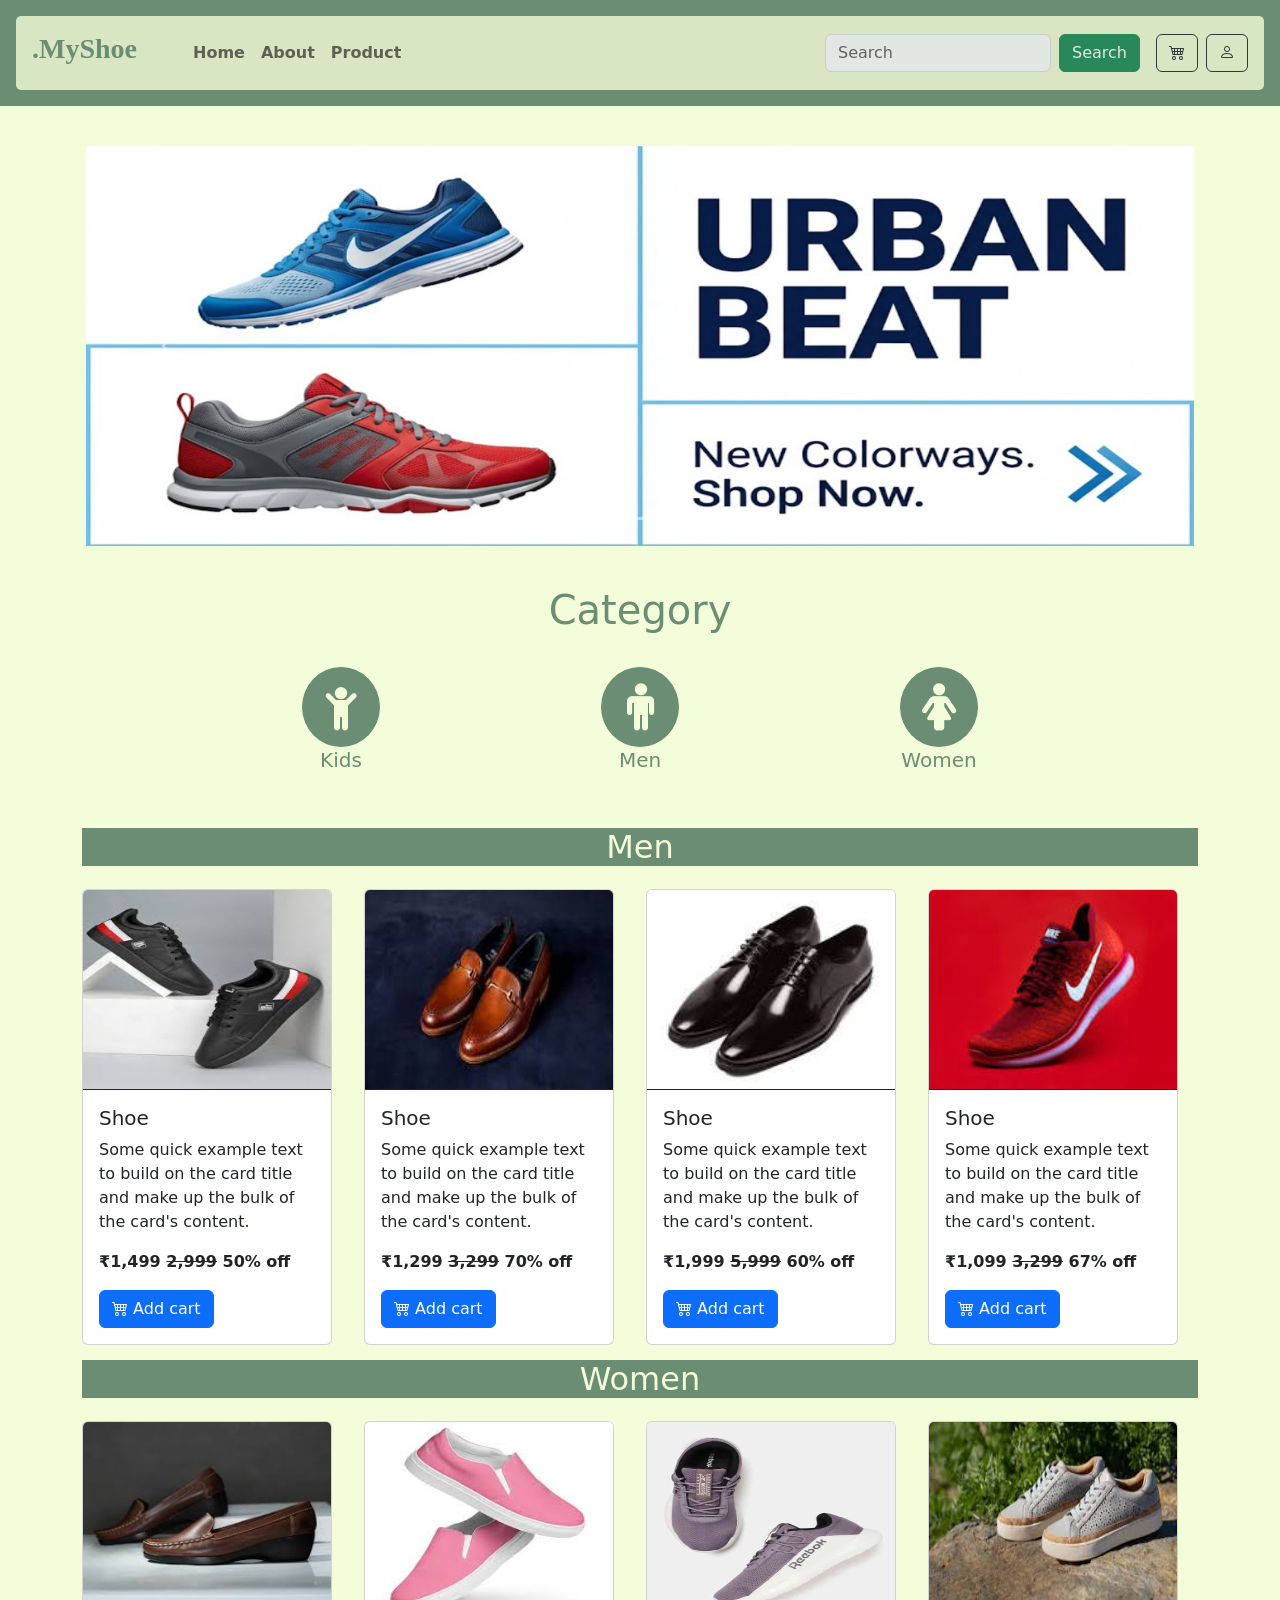
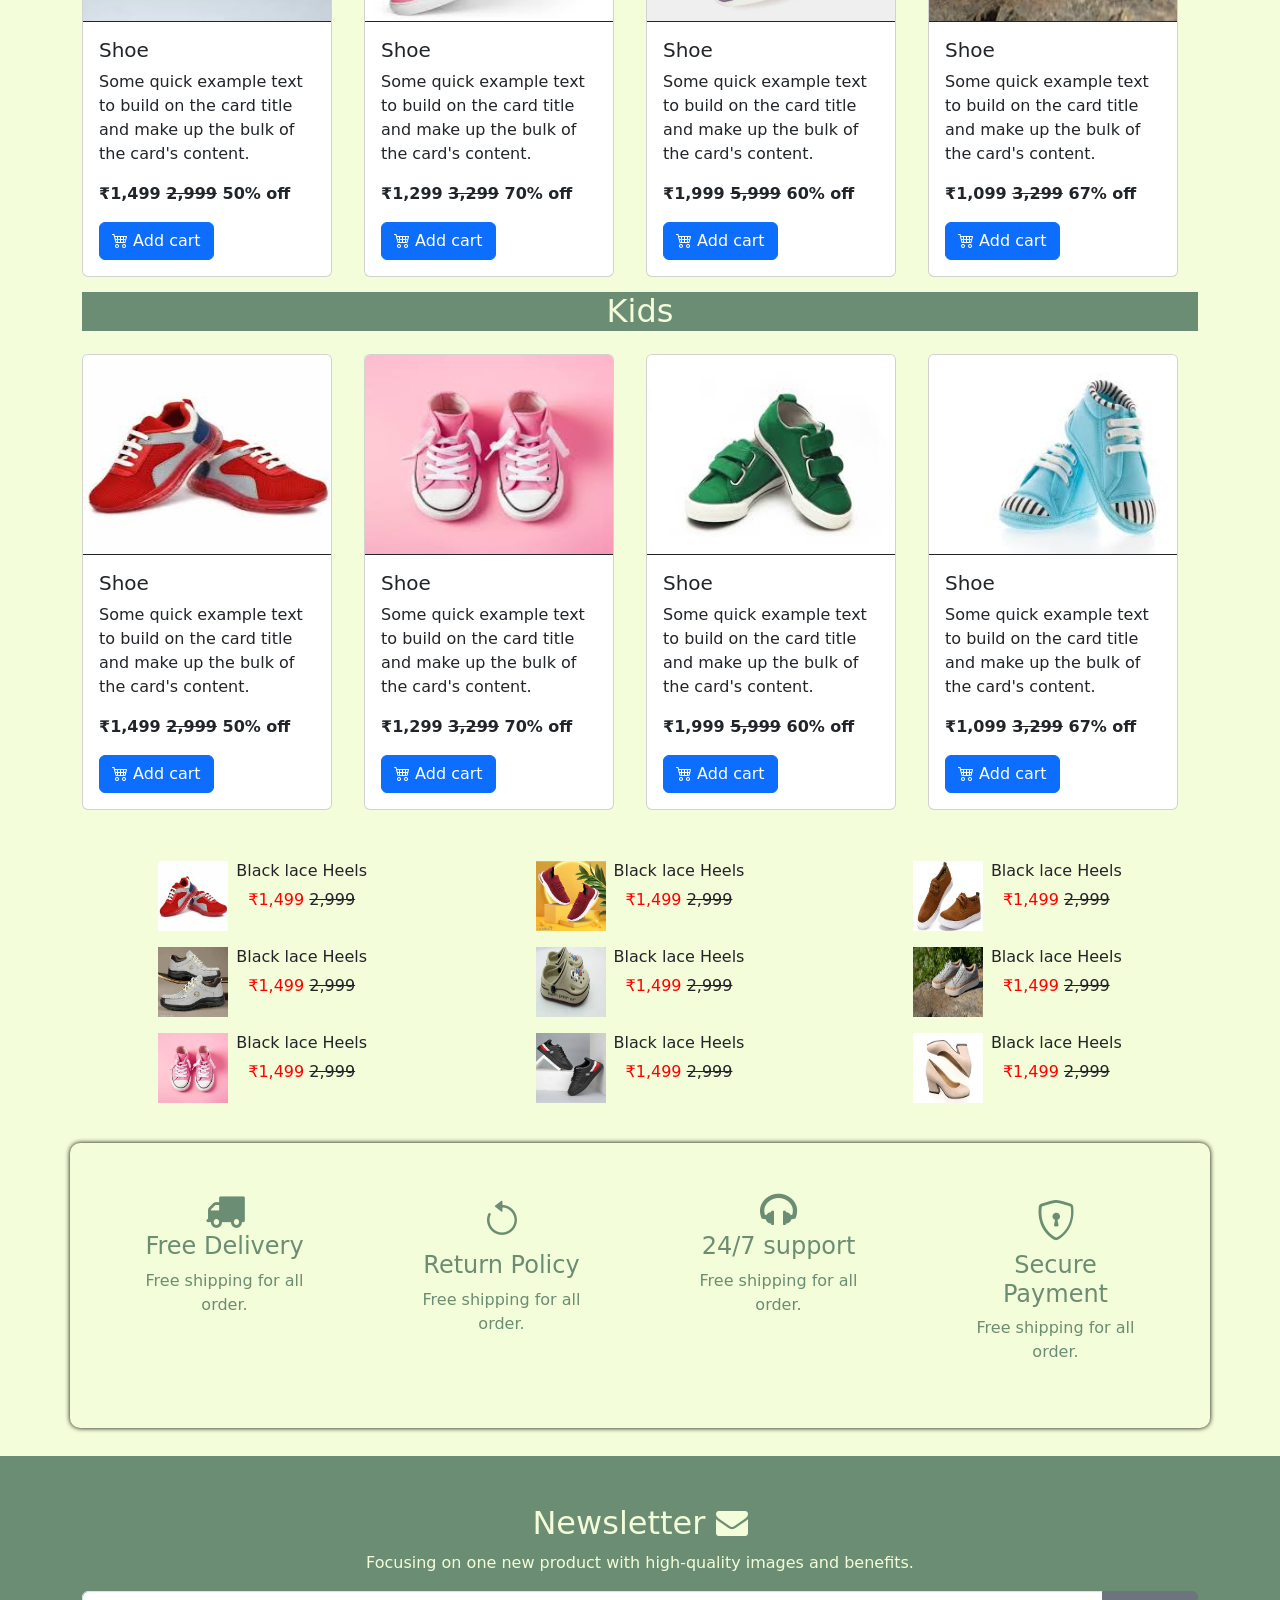
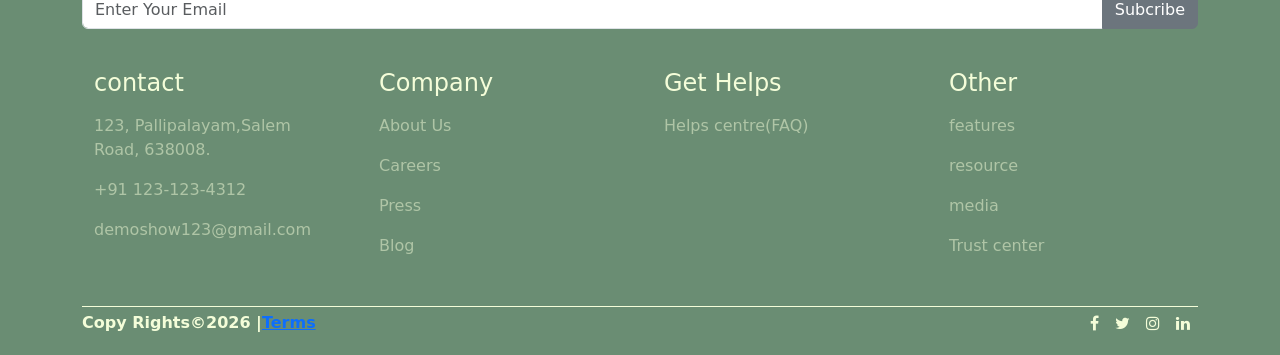
==== HTML/index.html @ 7267b427 "initial push" ====
<!doctype html>
<html lang="en">
  <head>
    <meta charset="UTF-8" />
    <meta name="viewport" content="width=device-width, initial-scale=1.0" />
    <title>E-commerce</title>
    <link rel="stylesheet" href="../CSS/style.css" />
    <link
      href="https://cdn.jsdelivr.net/npm/bootstrap@5.0.2/dist/css/bootstrap.min.css"
      rel="stylesheet"
      integrity="sha384-EVSTQN3/azprG1Anm3QDgpJLIm9Nao0Yz1ztcQTwFspd3yD65VohhpuuCOmLASjC"
      crossorigin="anonymous"
    />
    <link
      href="https://cdn.jsdelivr.net/npm/bootstrap-icons@1.11.3/font/bootstrap-icons.css"
      rel="stylesheet"
    />
    <script
      src="https://cdn.jsdelivr.net/npm/bootstrap@5.0.2/dist/js/bootstrap.bundle.min.js"
      integrity="sha384-MrcW6ZMFYlzcLA8Nl+NtUVF0sA7MsXsP1UyJoMp4YLEuNSfAP+JcXn/tWtIaxVXM"
      crossorigin="anonymous"
    ></script>
    <link
      rel="stylesheet"
      href="https://cdnjs.cloudflare.com/ajax/libs/font-awesome/4.7.0/css/font-awesome.min.css"
    />
  </head>
  <body>
    <header class="container-fluid p-3 ">
      <nav class="navbar navbar-expand-lg navbar-light  p-3">
        <!-- Brand -->
        <h1 class="brand fw-bold">.MyShoe</h1>

        <button
          class="navbar-toggler"
          type="button"
          data-bs-toggle="collapse"
          data-bs-target="#navbarContent"
        >
          <span class="navbar-toggler-icon"></span>
        </button>

        <!-- Menu -->
        <div class="collapse navbar-collapse" id="navbarContent">
          <ul class="navbar-nav">
            <li class="nav-item">
              <a class="nav-link fw-bold" href="#">Home</a>
            </li>
            <li class="nav-item fw-bold">
              <a class="nav-link" href="#about">About</a>
            </li>
            
            <li class="nav-item fw-bold">
              <a class="nav-link" href="#products">Product</a>
            </li>
          </ul>

          <div class="d-flex align-items-center ms-auto">
            <!-- Search -->
            <form class="d-flex me-3">
              <input
                class="form-control me-2"
                type="search"
                placeholder="Search"
              />
              <button class="btn btn-success">Search</button>
            </form>

            <!-- Cart -->
            <a href="#" class="btn btn-outline-dark me-2">
              <i class="bi bi-cart4"></i>
            </a>

            <!-- Login -->
            <a href="#" class="btn btn-outline-dark ">
              <i class="bi bi-person"></i>
            </a>
          </div>
        </div>
      </nav>
    </header>
    <main class="py-4">
      <!-- Slide-image  -->
      <section class="container p-3 slide-image  ">
        <!-- Slide  -->
        <div
          id="carouselExampleIndicators"
          class="carousel slide"
          data-bs-ride="carousel"
        >
          <div class="carousel-indicators">
            <button
              type="button"
              data-bs-target="#carouselExampleIndicators"
              data-bs-slide-to="0"
              class="active"
              aria-current="true"
              aria-label="Slide 1"
            ></button>
            <button
              type="button"
              data-bs-target="#carouselExampleIndicators"
              data-bs-slide-to="1"
              aria-label="Slide 2"
            ></button>
            <button
              type="button"
              data-bs-target="#carouselExampleIndicators"
              data-bs-slide-to="2"
              aria-label="Slide 3"
            ></button>
          </div>
          <div class="carousel-inner">
            <div class="carousel-item active">
              <img src="../Image/slide1.jpg" class="d-block w-100" alt="..." />
            </div>
            <div class="carousel-item">
              <img src="../Image/slide2.jpg" class="d-block w-100" alt="..." />
            </div>
            <div class="carousel-item">
              <img src="../Image/slide3.jpg" class="d-block w-100" alt="..." />
            </div>
          </div>
          <button
            class="carousel-control-prev "
            type="button"
            data-bs-target="#carouselExampleIndicators"
            data-bs-slide="prev"
          >
            <span class="carousel-control-prev-icon" aria-hidden="true"></span>
            <span class="visually-hidden">Previous</span>
          </button>
          <button
            class="carousel-control-next"
            type="button"
            data-bs-target="#carouselExampleIndicators"
            data-bs-slide="next"
          >
            <span class="carousel-control-next-icon" aria-hidden="true"></span>
            <span class="visually-hidden">Next</span>
          </button>
        </div>
      </section>
      <!-- Category  -->
      <section class="category container mb-5">
        <h1 class="text-center p-4">Category</h1>
        <div class="d-flex justify-content-evenly align-items-center text-center">
          <div class="category-circle">
            <a href="#kids"><i class="fa fa-child" style="font-size:48px;"></i></a>
            <h5>Kids</h5>
          </div>          
          <div class="category-circle">
            <a href="#men"><i class="fa fa-male" style="font-size:48px;"></i></a>
            <h5>Men</h5>
          </div>
          <div class="category-circle">
            <a href="#women"><i class="fa fa-female" style="font-size:48px;"></i></a>
            <h5>Women</h5>
          </div>
        </div>
      </section>
      <section>
        <!-- Men  -->
        <div class="container" id="men">
          <h2 class="text-center title">Men</h2>
          <div class="scroll-container">
            <div class="card" style="width: 18rem">
              <img
                src="../Image/men-shoe-1.jpg"
                class="card-img-top"
                alt="men-shoe-1"
              />
              <div class="card-body">
                <h5 class="card-title">Shoe</h5>
                <p class="card-text">
                  Some quick example text to build on the card title and make up
                  the bulk of the card's content.
                </p>
                <span class="fw-bold"
                  >&#8377;1,499 <del class="text-dark">2,999</del> 50% off</span
                >
                <a href="#" class="btn btn-primary mt-3 text">
                  <i class="bi bi-cart4"></i> Add cart</a
                >
              </div>
            </div>
            <div class="card" style="width: 18rem">
              <img
                src="../Image/men-shoe-2.jpg"
                class="card-img-top"
                alt="men-shoe-1"
              />
              <div class="card-body">
                <h5 class="card-title">Shoe</h5>
                <p class="card-text">
                  Some quick example text to build on the card title and make up
                  the bulk of the card's content.
                </p>
                <span class="fw-bold"
                  >&#8377;1,299 <del class="text-dark">3,299</del> 70% off</span
                >
                <a href="#" class="btn btn-primary mt-3 text">
                  <i class="bi bi-cart4"></i> Add cart</a
                >
              </div>
            </div>
            <div class="card" style="width: 18rem">
              <img
                src="../Image/men-shoe-3.jpg"
                class="card-img-top"
                alt="men-shoe-1"
                height=""
              />
              <div class="card-body">
                <h5 class="card-title">Shoe</h5>
                <p class="card-text">
                  Some quick example text to build on the card title and make up
                  the bulk of the card's content.
                </p>
                <span class="fw-bold"
                  >&#8377;1,999 <del class="text-dark">5,999</del> 60% off</span
                >
                <a href="#" class="btn btn-primary mt-3 text">
                  <i class="bi bi-cart4"></i> Add cart</a
                >
              </div>
            </div>
            <div class="card" style="width: 18rem">
              <img
                src="../Image/men-shoe-4.jpg"
                class="card-img-top"
                alt="men-shoe-1"
              />
              <div class="card-body">
                <h5 class="card-title">Shoe</h5>
                <p class="card-text">
                  Some quick example text to build on the card title and make up
                  the bulk of the card's content.
                </p>
                <span class="fw-bold"
                  >&#8377;1,099 <del class="text-dark">3,299</del> 67% off</span
                >
                <a href="#" class="btn btn-primary mt-3 text">
                  <i class="bi bi-cart4"></i> Add cart</a
                >
              </div>
            </div>
            <div class="card" style="width: 18rem">
              <img
                src="../Image/men-shoe-5.jpg"
                class="card-img-top"
                alt="men-shoe-1"
              />
              <div class="card-body">
                <h5 class="card-title">Shoe</h5>
                <p class="card-text">
                  Some quick example text to build on the card title and make up
                  the bulk of the card's content.
                </p>
                <span class="fw-bold"
                  >&#8377;2,599 <del class="text-dark">3,299</del> 47% off</span
                >
                <a href="#" class="btn btn-primary mt-3 text">
                  <i class="bi bi-cart4"></i> Add cart</a
                >
              </div>
            </div>
            <div class="card" style="width: 18rem">
              <img
                src="../Image/men-shoe-6.jpg"
                class="card-img-top"
                alt="men-shoe-1"
              />
              <div class="card-body">
                <h5 class="card-title">Shoe</h5>
                <p class="card-text">
                  Some quick example text to build on the card title and make up
                  the bulk of the card's content.
                </p>
                <span class="fw-bold"
                  >&#8377;999 <del class="text-dark">2,299</del> 59% off</span
                >
                <a href="#" class="btn btn-primary mt-3 text">
                  <i class="bi bi-cart4"></i> Add cart</a
                >
              </div>
            </div>
            <div class="card" style="width: 18rem">
              <img
                src="../Image/men-shoe-7.jpg"
                class="card-img-top"
                alt="men-shoe-1"
              />
              <div class="card-body">
                <h5 class="card-title">Shoe</h5>
                <p class="card-text">
                  Some quick example text to build on the card title and make up
                  the bulk of the card's content.
                </p>
                <span class="fw-bold"
                  >&#8377;2,099 <del class="text-dark">3,299</del> 36% off</span
                >
                <a href="#" class="btn btn-primary mt-3 text">
                  <i class="bi bi-cart4"></i> Add cart</a
                >
              </div>
            </div>
            <div class="card" style="width: 18rem">
              <img
                src="../Image/men-shoe-8.jpg"
                class="card-img-top"
                alt="men-shoe-1"
              />
              <div class="card-body">
                <h5 class="card-title">Shoe</h5>
                <p class="card-text">
                  Some quick example text to build on the card title and make up
                  the bulk of the card's content.
                </p>
                <span class="fw-bold"
                  >&#8377;2,399 <del class="text-dark">3,299</del> 43% off</span
                >
                <a href="#" class="btn btn-primary mt-3 text">
                  <i class="bi bi-cart4"></i> Add cart</a
                >
              </div>
            </div>
          </div>
        </div>
        <!-- Women  -->
        <div class="container" id="women">
          <h2 class="text-center title">Women</h2>
          <div class="scroll-container">
            <div class="card" style="width: 18rem">
              <img
                src="../Image/women-shoe-1.jpg"
                class="card-img-top"
                alt="men-shoe-1"
              />
              <div class="card-body">
                <h5 class="card-title">Shoe</h5>
                <p class="card-text">
                  Some quick example text to build on the card title and make up
                  the bulk of the card's content.
                </p>
                <span class="fw-bold"
                  >&#8377;1,499 <del class="text-dark">2,999</del> 50% off</span
                >
                <a href="#" class="btn btn-primary mt-3 text">
                  <i class="bi bi-cart4"></i> Add cart</a
                >
              </div>
            </div>
            <div class="card" style="width: 18rem">
              <img
                src="../Image/women-shoe-2.jpg"
                class="card-img-top"
                alt="men-shoe-1"
              />
              <div class="card-body">
                <h5 class="card-title">Shoe</h5>
                <p class="card-text">
                  Some quick example text to build on the card title and make up
                  the bulk of the card's content.
                </p>
                <span class="fw-bold"
                  >&#8377;1,299 <del class="text-dark">3,299</del> 70% off</span
                >
                <a href="#" class="btn btn-primary mt-3 text">
                  <i class="bi bi-cart4"></i> Add cart</a
                >
              </div>
            </div>
            <div class="card" style="width: 18rem">
              <img
                src="../Image/women-shoe-3.jpg"
                class="card-img-top"
                alt="men-shoe-1"
                height=""
              />
              <div class="card-body">
                <h5 class="card-title">Shoe</h5>
                <p class="card-text">
                  Some quick example text to build on the card title and make up
                  the bulk of the card's content.
                </p>
                <span class="fw-bold"
                  >&#8377;1,999 <del class="text-dark">5,999</del> 60% off</span
                >
                <a href="#" class="btn btn-primary mt-3 text">
                  <i class="bi bi-cart4"></i> Add cart</a
                >
              </div>
            </div>
            <div class="card" style="width: 18rem">
              <img
                src="../Image/women-shoe-4.jpg"
                class="card-img-top"
                alt="men-shoe-1"
              />
              <div class="card-body">
                <h5 class="card-title">Shoe</h5>
                <p class="card-text">
                  Some quick example text to build on the card title and make up
                  the bulk of the card's content.
                </p>
                <span class="fw-bold"
                  >&#8377;1,099 <del class="text-dark">3,299</del> 67% off</span
                >
                <a href="#" class="btn btn-primary mt-3 text">
                  <i class="bi bi-cart4"></i> Add cart</a
                >
              </div>
            </div>
            <div class="card" style="width: 18rem">
              <img
                src="../Image/women-shoe-5.jpg"
                class="card-img-top"
                alt="men-shoe-1"
              />
              <div class="card-body">
                <h5 class="card-title">Shoe</h5>
                <p class="card-text">
                  Some quick example text to build on the card title and make up
                  the bulk of the card's content.
                </p>
                <span class="fw-bold"
                  >&#8377;2,599 <del class="text-dark">3,299</del> 47% off</span
                >
                <a href="#" class="btn btn-primary mt-3 text">
                  <i class="bi bi-cart4"></i> Add cart</a
                >
              </div>
            </div>
            <div class="card" style="width: 18rem">
              <img
                src="../Image/women-shoe-6.jpg"
                class="card-img-top"
                alt="men-shoe-1"
              />
              <div class="card-body">
                <h5 class="card-title">Shoe</h5>
                <p class="card-text">
                  Some quick example text to build on the card title and make up
                  the bulk of the card's content.
                </p>
                <span class="fw-bold"
                  >&#8377;999 <del class="text-dark">2,299</del> 59% off</span
                >
                <a href="#" class="btn btn-primary mt-3 text">
                  <i class="bi bi-cart4"></i> Add cart</a
                >
              </div>
            </div>
            <div class="card" style="width: 18rem">
              <img
                src="../Image/women-shoe-7.jpg"
                class="card-img-top"
                alt="men-shoe-1"
              />
              <div class="card-body">
                <h5 class="card-title">Shoe</h5>
                <p class="card-text">
                  Some quick example text to build on the card title and make up
                  the bulk of the card's content.
                </p>
                <span class="fw-bold"
                  >&#8377;2,099 <del class="text-dark">3,299</del> 36% off</span
                >
                <a href="#" class="btn btn-primary mt-3 text">
                  <i class="bi bi-cart4"></i> Add cart</a
                >
              </div>
            </div>
            <div class="card" style="width: 18rem">
              <img
                src="../Image/women-shoe-8.jpg"
                class="card-img-top"
                alt="men-shoe-1"
              />
              <div class="card-body">
                <h5 class="card-title">Shoe</h5>
                <p class="card-text">
                  Some quick example text to build on the card title and make up
                  the bulk of the card's content.
                </p>
                <span class="fw-bold"
                  >&#8377;2,399 <del class="text-dark">3,299</del> 43% off</span
                >
                <a href="#" class="btn btn-primary mt-3 text">
                  <i class="bi bi-cart4"></i> Add cart</a
                >
              </div>
            </div>
          </div>
        </div>
        <!-- Kids  -->
        <div class="container " id="kids">
          <h2 class="text-center title">Kids</h2>
          <div class="scroll-container ">
            <div class="card" style="width: 18rem">
              <img
                src="../Image/kids-shoe-1.jpg"
                class="card-img-top"
                alt="men-shoe-1"
              />
              <div class="card-body">
                <h5 class="card-title">Shoe</h5>
                <p class="card-text">
                  Some quick example text to build on the card title and make up
                  the bulk of the card's content.
                </p>
                <span class="fw-bold"
                  >&#8377;1,499 <del class="text-dark">2,999</del> 50% off</span
                >
                <a href="#" class="btn btn-primary mt-3 text">
                  <i class="bi bi-cart4"></i> Add cart</a
                >
              </div>
            </div>
            <div class="card" style="width: 18rem">
              <img
                src="../Image/kids-shoe-2.jpg"
                class="card-img-top"
                alt="men-shoe-1"
              />
              <div class="card-body">
                <h5 class="card-title">Shoe</h5>
                <p class="card-text">
                  Some quick example text to build on the card title and make up
                  the bulk of the card's content.
                </p>
                <span class="fw-bold"
                  >&#8377;1,299 <del class="text-dark">3,299</del> 70% off</span
                >
                <a href="#" class="btn btn-primary mt-3 text">
                  <i class="bi bi-cart4"></i> Add cart</a
                >
              </div>
            </div>
            <div class="card" style="width: 18rem">
              <img
                src="../Image/kids-shoe-3.jpg"
                class="card-img-top"
                alt="men-shoe-1"
                height=""
              />
              <div class="card-body">
                <h5 class="card-title">Shoe</h5>
                <p class="card-text">
                  Some quick example text to build on the card title and make up
                  the bulk of the card's content.
                </p>
                <span class="fw-bold"
                  >&#8377;1,999 <del class="text-dark">5,999</del> 60% off</span
                >
                <a href="#" class="btn btn-primary mt-3 text">
                  <i class="bi bi-cart4"></i> Add cart</a
                >
              </div>
            </div>
            <div class="card" style="width: 18rem">
              <img
                src="../Image/kids-shoe-4.jpg"
                class="card-img-top"
                alt="men-shoe-1"
              />
              <div class="card-body">
                <h5 class="card-title">Shoe</h5>
                <p class="card-text">
                  Some quick example text to build on the card title and make up
                  the bulk of the card's content.
                </p>
                <span class="fw-bold"
                  >&#8377;1,099 <del class="text-dark">3,299</del> 67% off</span
                >
                <a href="#" class="btn btn-primary mt-3 text">
                  <i class="bi bi-cart4"></i> Add cart</a
                >
              </div>
            </div>
            <div class="card" style="width: 18rem">
              <img
                src="../Image/kids-shoe-5.jpg"
                class="card-img-top"
                alt="men-shoe-1"
              />
              <div class="card-body">
                <h5 class="card-title">Shoe</h5>
                <p class="card-text">
                  Some quick example text to build on the card title and make up
                  the bulk of the card's content.
                </p>
                <span class="fw-bold"
                  >&#8377;2,599 <del class="text-dark">3,299</del> 47% off</span
                >
                <a href="#" class="btn btn-primary mt-3 text">
                  <i class="bi bi-cart4"></i> Add cart</a
                >
              </div>
            </div>
            <div class="card" style="width: 18rem">
              <img
                src="../Image/kids-shoe-6.jpg"
                class="card-img-top"
                alt="men-shoe-1"
              />
              <div class="card-body">
                <h5 class="card-title">Shoe</h5>
                <p class="card-text">
                  Some quick example text to build on the card title and make up
                  the bulk of the card's content.
                </p>
                <span class="fw-bold"
                  >&#8377;999 <del class="text-dark">2,299</del> 59% off</span
                >
                <a href="#" class="btn btn-primary mt-3 text">
                  <i class="bi bi-cart4"></i> Add cart</a
                >
              </div>
            </div>
            <div class="card" style="width: 18rem">
              <img
                src="../Image/kids-shoe-7.jpg"
                class="card-img-top"
                alt="men-shoe-1"
              />
              <div class="card-body">
                <h5 class="card-title">Shoe</h5>
                <p class="card-text">
                  Some quick example text to build on the card title and make up
                  the bulk of the card's content.
                </p>
                <span class="fw-bold"
                  >&#8377;2,099 <del class="text-dark">3,299</del> 36% off</span
                >
                <a href="#" class="btn btn-primary mt-3 text">
                  <i class="bi bi-cart4"></i> Add cart</a
                >
              </div>
            </div>
            <div class="card" style="width: 18rem">
              <img
                src="../Image/kids-shoe-8.jpg"
                class="card-img-top"
                alt="men-shoe-1"
              />
              <div class="card-body">
                <h5 class="card-title">Shoe</h5>
                <p class="card-text">
                  Some quick example text to build on the card title and make up
                  the bulk of the card's content.
                </p>
                <span class="fw-bold"
                  >&#8377;2,399 <del class="text-dark">3,299</del> 43% off</span
                >
                <a href="#" class="btn btn-primary mt-3 text">
                  <i class="bi bi-cart4"></i> Add cart</a
                >
              </div>
            </div>
          </div>
        </div>
      </section>
      <section class="container " id="products">
        <div class=" row py-4" >
          <div class="text-center col-12">
            <div>
              <div class="row p-1 ">
                <div class="col-md-4 col-sm-6 col-12 d-flex my-2 text-dark justify-content-center">
                  <img src="../Image/kids-shoe-1.jpg" alt="" width="70px" height="70px">
                  <div class="ms-2 price">
                    <h6>Black lace Heels</h6>
                  <p><span>&#8377;1,499 </span><del class="text-dark">2,999</del></p>
                  </div>
                </div>
                <div class="col-md-4 col-sm-6 col-12 d-flex my-2 text-dark justify-content-center">
                  <img src="../Image/women-shoe-5.jpg" alt="" width="70px" height="70px">
                  <div class="ms-2 price">
                    <h6>Black lace Heels</h6>
                  <p><span>&#8377;1,499 </span><del class="text-dark">2,999</del></p>
                  </div>
                </div>
                <div class="col-md-4 col-sm-6 col-12 d-flex my-2 text-dark justify-content-center">
                  <img src="../Image/men-shoe-6.jpg" alt="" width="70px" height="70px">
                  <div class="ms-2 price">
                    <h6>Black lace Heels</h6>
                  <p><span>&#8377;1,499 </span><del class="text-dark">2,999</del></p>
                  </div>
                </div>
                <div class="col-md-4 col-sm-6 col-12 d-flex my-2 text-dark justify-content-center">
                  <img src="../Image/men-shoe-7.jpg" alt="" width="70px" height="70px">
                  <div class="ms-2 price">
                    <h6>Black lace Heels</h6>
                  <p><span>&#8377;1,499 </span><del class="text-dark">2,999</del></p>
                  </div>
                </div>
                <div class="col-md-4 col-sm-6 col-12 d-flex my-2 text-dark justify-content-center">
                  <img src="../Image/kids-shoe-7.jpg" alt="" width="70px" height="70px">
                  <div class="ms-2 price">
                    <h6>Black lace Heels</h6>
                  <p><span>&#8377;1,499 </span><del class="text-dark">2,999</del></p>
                  </div>
                </div>
                <div class="col-md-4 col-sm-6 col-12 d-flex my-2 text-dark justify-content-center">
                  <img src="../Image/women-shoe-4.jpg" alt="" width="70px" height="70px">
                  <div class="ms-2 price">
                    <h6>Black lace Heels</h6>
                  <p><span>&#8377;1,499 </span><del class="text-dark">2,999</del></p>
                  </div>
                </div>
                <div class="col-md-4 col-sm-6 col-12 d-flex my-2 text-dark justify-content-center">
                  <img src="../Image/kids-shoe-2.jpg" alt="" width="70px" height="70px">
                  <div class="ms-2 price">
                    <h6>Black lace Heels</h6>
                  <p><span>&#8377;1,499 </span><del class="text-dark">2,999</del></p>
                  </div>
                </div>
                <div class="col-md-4 col-sm-6 col-12 d-flex my-2 text-dark justify-content-center">
                  <img src="../Image/men-shoe-1.jpg" alt="" width="70px" height="70px">
                  <div class="ms-2 price">
                    <h6>Black lace Heels</h6>
                  <p><span>&#8377;1,499 </span><del class="text-dark">2,999</del></p>
                  </div>
                </div>
                <div class="col-md-4 col-sm-6 col-12 d-flex my-2 text-dark justify-content-center">
                  <img src="../Image/women-shoe-8.jpg" alt="" width="70px" height="70px">
                  <div class="ms-2 price">
                    <h6>Black lace Heels</h6>
                  <p><span>&#8377;1,499 </span><del class="text-dark">2,999</del></p>
                  </div>
                </div>
              </div>
            </div>
        </div>
      </section>
      <section class=" container main-details " id="about">
        <div class=" row text-center m-1">
          <div class="p-5 col-lg-3 col-sm-6 col-12 p-4">
            <i class="fa fa-truck fs-1"></i>
            <h4>Free Delivery</h4>
            <p>Free shipping for all order.</p>
          </div>
          <div class="p-5 col-lg-3 col-sm-6 col-12 p-4">
            <i class="bi bi-arrow-counterclockwise fs-1"></i> 
            <h4>Return Policy</h4>
            <p>Free shipping for all order.</p>
          </div>
          <div class="p-5 col-lg-3 col-sm-6 col-12 p-4">
            <i class="fa fa-headphones fs-1"></i>
            <h4>24/7 support</h4>
            <p>Free shipping for all order.</p>
          </div>
          <div class="p-5 col-lg-3 col-sm-6 col-12 p-4 ">
            <i class="bi bi-shield-lock fs-1"></i>
            <h4>Secure Payment</h4>
            <p>Free shipping for all order.</p>
          </div>
        </div>
      </section>
    </main>

    <footer class="container-fluid pt-5">
      <div class="container">
        <div class="Newsletter text-center">
          <h2>Newsletter <i class="fa fa-envelope"></i></h2>
          <p>
            Focusing on one new product with high-quality images and benefits.
          </p>
          <div class="input-group mb-3">
            <input
              type="text"
              class="form-control"
              placeholder="Enter Your Email"
              aria-label="Recipient's username"
              aria-describedby="button-addon2"
              required
            />
            <button class="btn btn-secondary" type="submit" id="button-addon2">
              Subcribe
            </button>
          </div>
        </div>
        <div class="row details">
          <div class="col-lg-3 col-sm-6 col-12 p-4">
            <h4>contact</h4>
            <ul class="point">
              <li>123, Pallipalayam,Salem Road, 638008.</li>
              <li>+91 123-123-4312</li>
              <li>demoshow123@gmail.com</li>
            </ul>
          </div>
          <div class="col-lg-3 col-sm-6 col-12 p-4">
            <h4>Company</h4>
            <ul class="point">
              <li>About Us</li>
              <li>Careers</li>
              <li>Press</li>
              <li>Blog</li>
            </ul>
          </div>
          <div class="col-lg-3 col-sm-6 col-12 p-4">
            <h4>Get Helps</h4>
            <ul class="point">
              <li>Helps centre(FAQ)</li>
            </ul>
          </div>
          <div class="col-lg-3 col-sm-6 col-12 p-4">
            <h4>Other</h4>
            <ul class="point">
              <li>features</li>
              <li>resource</li>
              <li>media</li>
              <li>Trust center</li>
            </ul>
          </div>
        </div>
        <div class="footer-end d-flex flex-md-row flex-column">
          <p class="p2">Copy Rights&copy;2026 |<a href="#">Terms</a></p>
          <div>
            <ul class="social-icon">
              <li><i class="fa fa-facebook p-2"></i></li>
              <li><i class="fa fa-twitter p-2"></i></li>
              <li><i class="fa fa-instagram p-2"></i></li>
              <li><i class="fa fa-linkedin p-2"></i></li>
            </ul>
          </div>
        </div>
      </div>
    </footer>

    <script src="../JS/script.js"></script>
  </body>
</html>
---- CSS/style.css ----
:root{
    --primary:#6A8D73;
    --secondary:#F4FDD9;
}
*{
    margin: 0;
    padding: 0;
    box-sizing: border-box;
}
html{
    scroll-behavior: smooth;
}

/* HEADER  */

header,footer{
    background-color: var(--primary);
    color: var(--secondary);
}
header{
    position: sticky;
    top: 0;
    z-index: 1;
}
nav{
    background-color: var(--secondary);
    opacity: 80%;
    border-radius: 5px;
    z-index: 2;
}
nav h1{
    color:var(--primary);
    font-family: cursive;
    font-weight: bold;
    font-size: 1.75rem;
    padding-right: 3rem;
}
.navbar-nav .nav-link {
    font-weight: 600;
}

.navbar .form-select {
    border: none;
    box-shadow: none;
    /* padding: 0; */
    background: transparent;
    font-weight: 600;
}

.navbar .form-select:focus {
  box-shadow: none;
}

/* MAIN  */
main{
    color: var(--primary);
    background-color: var(--secondary);
}

.slide-image img{
    /* height: 45%; */
    max-height: 400px;
    min-height: 200px;
    

}
.category img{
    border-radius: 50%;
}
.category-circle i{
    text-align: center;

    min-width: 80px;
    min-height: 80px;
    
    border-radius: 50%;
    border: 1px solid;
    padding: 1rem;
    color: var(--secondary);
    background-color: var(--primary);
}
.category-circle a{
    text-decoration: none;
    color: var(--secondary);
}


.container .title {
    color: var(--secondary);
    background-color: var(--primary);
}
.scroll-container{
    display: flex;
    flex-wrap: nowrap;
    overflow-x: auto;
    overflow-y: hidden;
    gap: 2rem;
    padding: 15px;
    scroll-behavior: smooth;
    -webkit-overflow-scrolling: touch;
    scroll-snap-type: x mandatory;
    -ms-overflow-style: none;
    scrollbar-width: none;
}
.scroll-container::-webkit-scrollbar{
    display: none;
}
.card{
    flex: 0 0 auto;
    width: 85%;
    max-width: 250px;
    scroll-snap-align: start;
    transition: transform 3s ease;
}
.card:hover{
    transform:scaleX(1.05) ;
}

.card img{
    height: 200px;
    border-bottom: 1px solid;
}
@media (min-witdh:768px) {
    .card{
        width: 45%;
    }
}@media (min-witdh:992px) {
    .card{
        width: 300px;
        height: auto;
    }
}
.price{
    cursor:default;
}
.price h6:hover{
    color: var(--primary);
}
.price span{
    color: red;
}
.main-details{
    /* border: 1px solid; */
    border-radius: 10px;
    box-shadow: 0 0 5px black;

}
/* FOOTER  */
.point{
    color: var(--secondary);
    display: flex;
    flex-direction: column;
    list-style-type: none;
    cursor: pointer;
    padding: 0;
    opacity: 50%;
}
.point li{
    padding: .5rem 0;
}
.point li:hover{
    opacity: 100%;
}
.footer-end{
    font-weight: bold;
    border-top: 1px solid;
    display: flex;
    flex-direction: row;
    justify-content: space-between;
    align-items: center;
}
.social-icon{
    display: flex;
    justify-content: space-around;
    list-style-type: none;
}
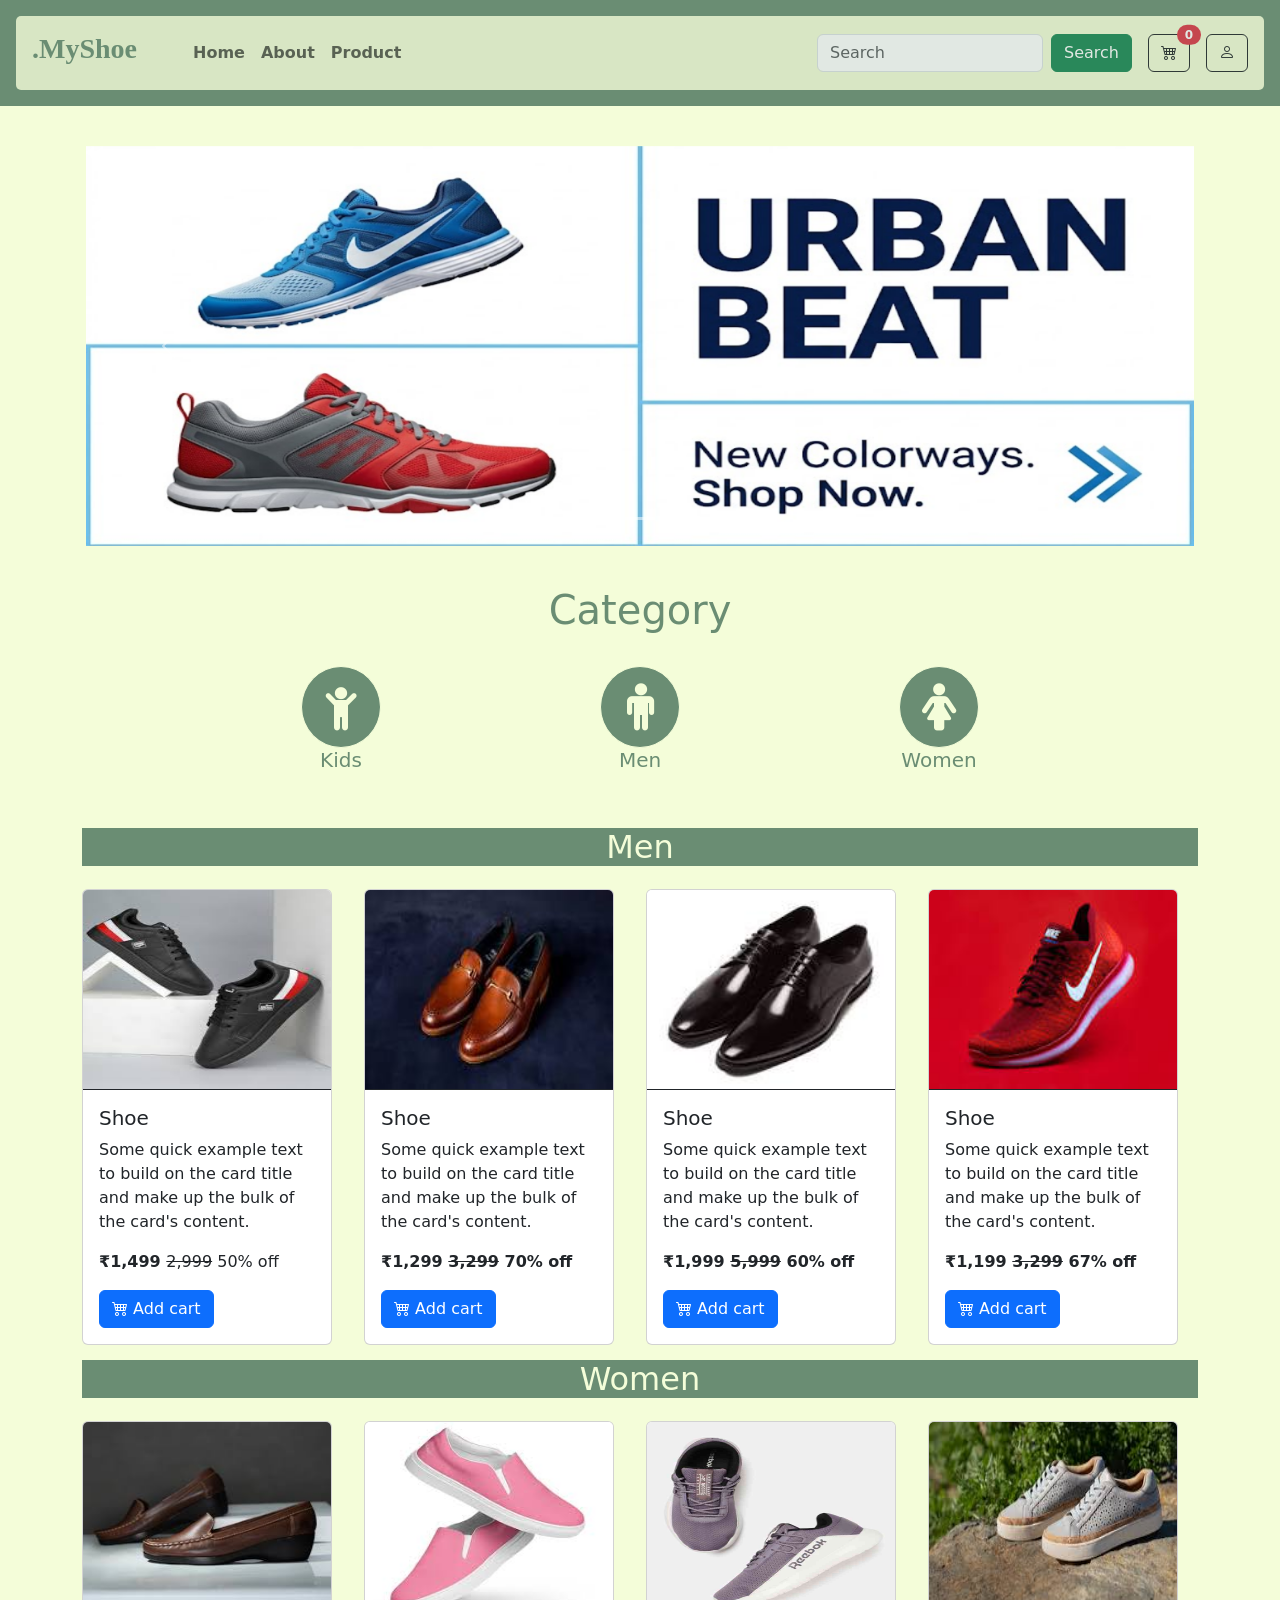
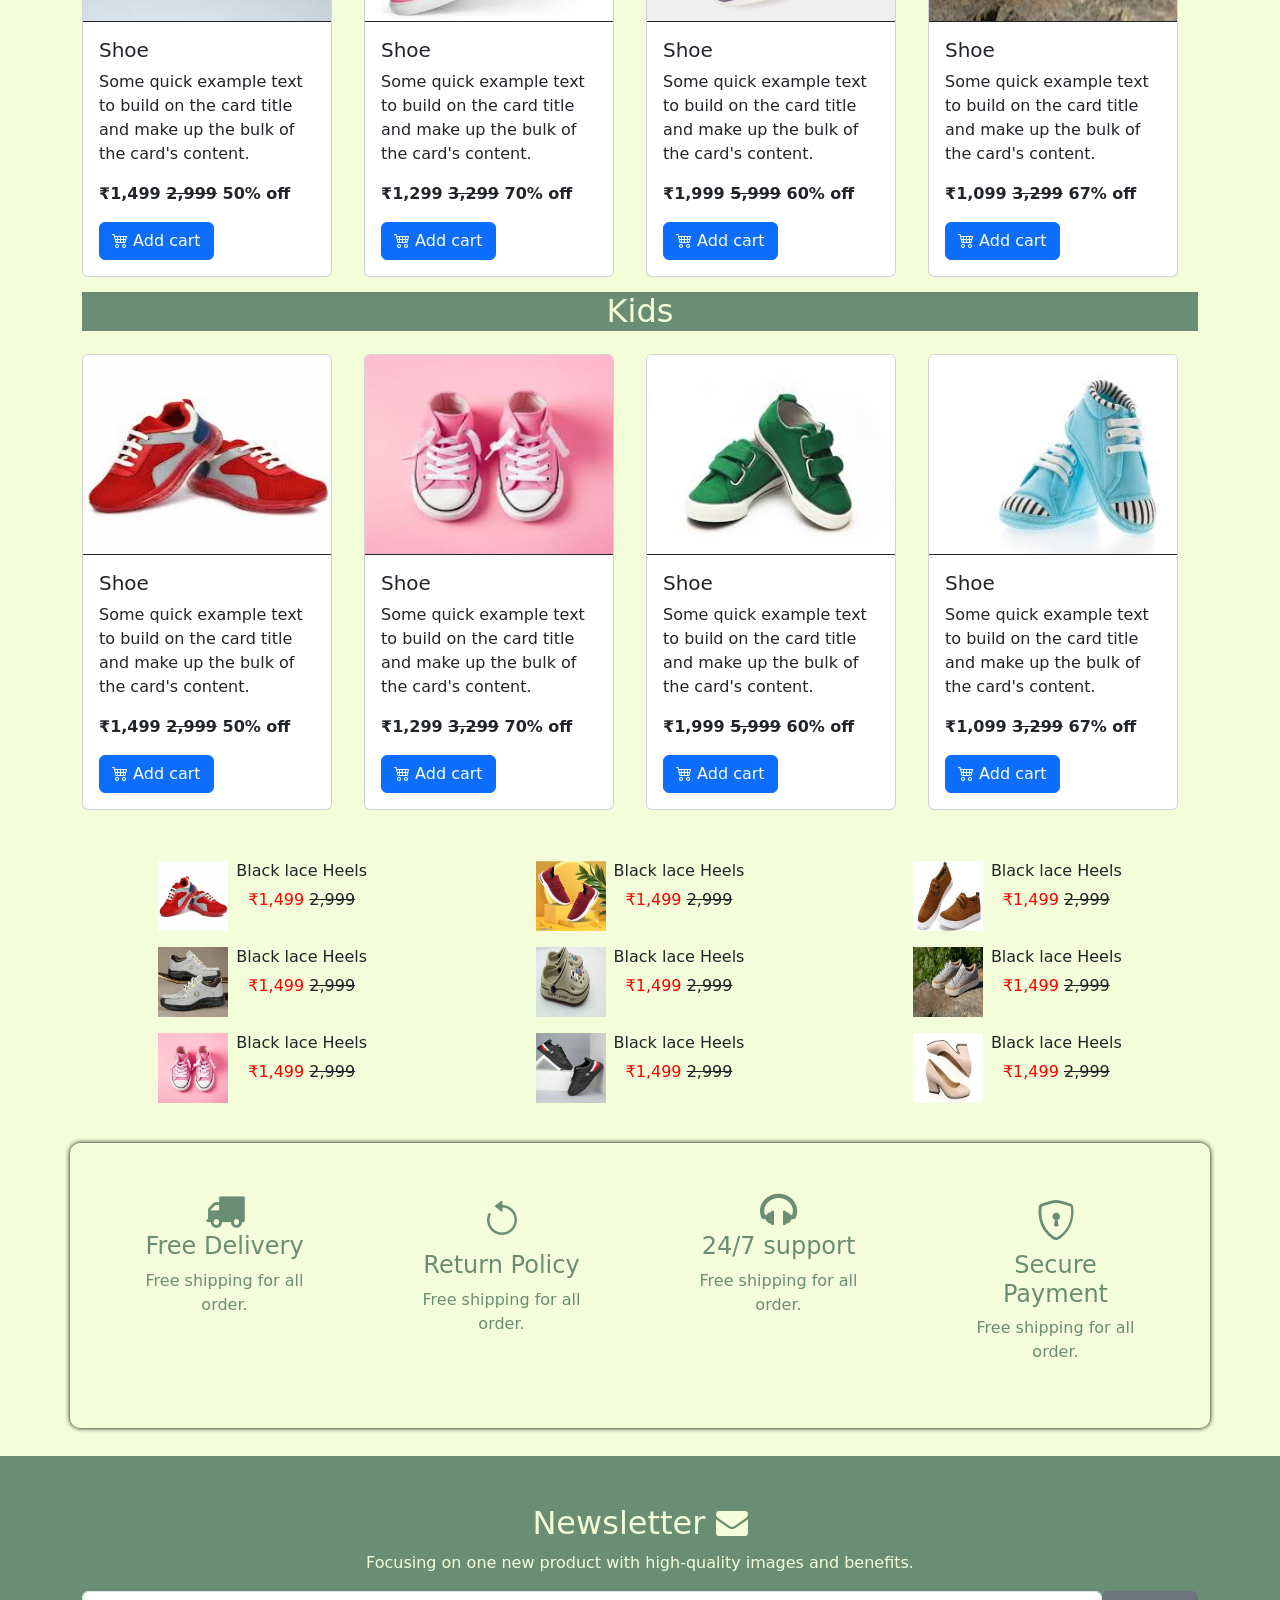
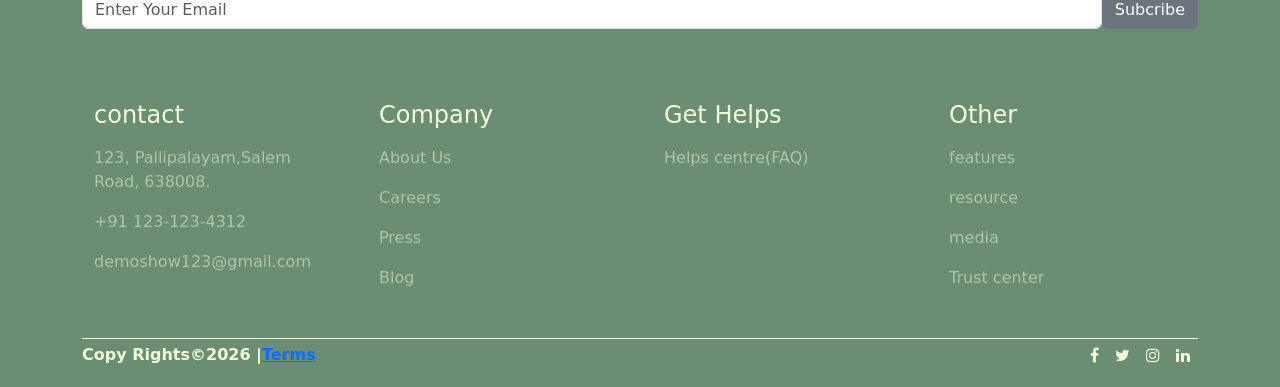
==== commit b713b6ac: "cart page partially completed" ====
--- a/HTML/index.html
+++ b/HTML/index.html
@@ -63,16 +63,19 @@
                 type="search"
                 placeholder="Search"
               />
-              <button class="btn btn-success">Search</button>
+              <button class="btn btn-success" >Search</button>
             </form>
 
             <!-- Cart -->
-            <a href="#" class="btn btn-outline-dark me-2">
+            <a href="../HTML/card.html"  class="btn btn-outline-dark me-3 position-relative">
               <i class="bi bi-cart4"></i>
+              <span id="cart-count" class="position-absolute top-0 start-100 translate-middle badge rounded-pill bg-danger">
+              0
+              </span>
             </a>
 
             <!-- Login -->
-            <a href="#" class="btn btn-outline-dark ">
+            <a href="../HTML/login.html" class="btn btn-outline-dark ">
               <i class="bi bi-person"></i>
             </a>
           </div>
@@ -162,7 +165,7 @@
       <section>
         <!-- Men  -->
         <div class="container" id="men">
-          <h2 class="text-center title">Men</h2>
+          <h2 class="text-center title" >Men</h2>
           <div class="scroll-container">
             <div class="card" style="width: 18rem">
               <img
@@ -171,44 +174,40 @@
                 alt="men-shoe-1"
               />
               <div class="card-body">
-                <h5 class="card-title">Shoe</h5>
-                <p class="card-text">
-                  Some quick example text to build on the card title and make up
-                  the bulk of the card's content.
-                </p>
-                <span class="fw-bold"
-                  >&#8377;1,499 <del class="text-dark">2,999</del> 50% off</span
-                >
-                <a href="#" class="btn btn-primary mt-3 text">
-                  <i class="bi bi-cart4"></i> Add cart</a
-                >
+                <h5 class="card-title" id="men-shoe-1">Shoe</h5>
+                <p class="card-text">
+                  Some quick example text to build on the card title and make up
+                  the bulk of the card's content.
+                </p>
+                <span class="fw-bold" id="price"
+                  >&#8377;1,499 </span><del class="text-dark">2,999</del> 50% off
+                <a href="#" onclick="addToCart()" class="btn btn-primary mt-3 ">
+                <i class="bi bi-cart4"></i> Add cart</a>
               </div>
             </div>
             <div class="card" style="width: 18rem">
               <img
                 src="../Image/men-shoe-2.jpg"
                 class="card-img-top"
-                alt="men-shoe-1"
-              />
-              <div class="card-body">
-                <h5 class="card-title">Shoe</h5>
-                <p class="card-text">
-                  Some quick example text to build on the card title and make up
-                  the bulk of the card's content.
-                </p>
-                <span class="fw-bold"
-                  >&#8377;1,299 <del class="text-dark">3,299</del> 70% off</span
-                >
-                <a href="#" class="btn btn-primary mt-3 text">
-                  <i class="bi bi-cart4"></i> Add cart</a
-                >
+                alt="men-shoe-2"
+              />
+              <div class="card-body">
+                <h5 class="card-title">Shoe</h5>
+                <p class="card-text">
+                  Some quick example text to build on the card title and make up
+                  the bulk of the card's content.
+                </p>
+                <span class="fw-bold"
+                  >&#8377;1,299 <del class="text-dark">3,299</del> 70% off</span\>
+                <a href="#" onclick="addToCart('Men Shoe 2', 1299)" class="btn btn-primary mt-3 text">
+                  <i class="bi bi-cart4"></i> Add cart</a>
               </div>
             </div>
             <div class="card" style="width: 18rem">
               <img
                 src="../Image/men-shoe-3.jpg"
                 class="card-img-top"
-                alt="men-shoe-1"
+                alt="men-shoe-3"
                 height=""
               />
               <div class="card-body">
@@ -220,27 +219,26 @@
                 <span class="fw-bold"
                   >&#8377;1,999 <del class="text-dark">5,999</del> 60% off</span
                 >
-                <a href="#" class="btn btn-primary mt-3 text">
-                  <i class="bi bi-cart4"></i> Add cart</a
-                >
+                <a href="#" onclick="addToCart('Men Shoe 3', 1499)" class="btn btn-primary mt-3 text">
+                  <i class="bi bi-cart4"></i> Add cart</a>
               </div>
             </div>
             <div class="card" style="width: 18rem">
               <img
                 src="../Image/men-shoe-4.jpg"
                 class="card-img-top"
-                alt="men-shoe-1"
-              />
-              <div class="card-body">
-                <h5 class="card-title">Shoe</h5>
-                <p class="card-text">
-                  Some quick example text to build on the card title and make up
-                  the bulk of the card's content.
-                </p>
-                <span class="fw-bold"
-                  >&#8377;1,099 <del class="text-dark">3,299</del> 67% off</span
-                >
-                <a href="#" class="btn btn-primary mt-3 text">
+                alt="men-shoe-4"
+              />
+              <div class="card-body">
+                <h5 class="card-title">Shoe</h5>
+                <p class="card-text">
+                  Some quick example text to build on the card title and make up
+                  the bulk of the card's content.
+                </p>
+                <span class="fw-bold"
+                  >&#8377;1,199 <del class="text-dark">3,299</del> 67% off</span
+                >
+                <a href="#" onclick="addToCart('Men Shoe 4', 1199)" class="btn btn-primary mt-3 text">
                   <i class="bi bi-cart4"></i> Add cart</a
                 >
               </div>
@@ -249,7 +247,7 @@
               <img
                 src="../Image/men-shoe-5.jpg"
                 class="card-img-top"
-                alt="men-shoe-1"
+                alt="men-shoe-5"
               />
               <div class="card-body">
                 <h5 class="card-title">Shoe</h5>
@@ -260,7 +258,7 @@
                 <span class="fw-bold"
                   >&#8377;2,599 <del class="text-dark">3,299</del> 47% off</span
                 >
-                <a href="#" class="btn btn-primary mt-3 text">
+                <a href="#" onclick="addToCart('Men Shoe 5', 2599)" class="btn btn-primary mt-3 text">
                   <i class="bi bi-cart4"></i> Add cart</a
                 >
               </div>
@@ -269,7 +267,7 @@
               <img
                 src="../Image/men-shoe-6.jpg"
                 class="card-img-top"
-                alt="men-shoe-1"
+                alt="men-shoe-6"
               />
               <div class="card-body">
                 <h5 class="card-title">Shoe</h5>
@@ -280,7 +278,7 @@
                 <span class="fw-bold"
                   >&#8377;999 <del class="text-dark">2,299</del> 59% off</span
                 >
-                <a href="#" class="btn btn-primary mt-3 text">
+                <a href="#" onclick="addToCart('Men Shoe 6', 999)" class="btn btn-primary mt-3 text">
                   <i class="bi bi-cart4"></i> Add cart</a
                 >
               </div>
@@ -289,7 +287,7 @@
               <img
                 src="../Image/men-shoe-7.jpg"
                 class="card-img-top"
-                alt="men-shoe-1"
+                alt="men-shoe-7"
               />
               <div class="card-body">
                 <h5 class="card-title">Shoe</h5>
@@ -300,7 +298,7 @@
                 <span class="fw-bold"
                   >&#8377;2,099 <del class="text-dark">3,299</del> 36% off</span
                 >
-                <a href="#" class="btn btn-primary mt-3 text">
+                <a href="#" onclick="addToCart('Men Shoe 7', 2099)" class="btn btn-primary mt-3 text">
                   <i class="bi bi-cart4"></i> Add cart</a
                 >
               </div>
@@ -309,7 +307,7 @@
               <img
                 src="../Image/men-shoe-8.jpg"
                 class="card-img-top"
-                alt="men-shoe-1"
+                alt="men-shoe-8"
               />
               <div class="card-body">
                 <h5 class="card-title">Shoe</h5>
@@ -320,7 +318,7 @@
                 <span class="fw-bold"
                   >&#8377;2,399 <del class="text-dark">3,299</del> 43% off</span
                 >
-                <a href="#" class="btn btn-primary mt-3 text">
+                <a href="#" onclick="addToCart('Men Shoe 8', 2399)" class="btn btn-primary mt-3 text">
                   <i class="bi bi-cart4"></i> Add cart</a
                 >
               </div>
@@ -335,7 +333,7 @@
               <img
                 src="../Image/women-shoe-1.jpg"
                 class="card-img-top"
-                alt="men-shoe-1"
+                alt="women-shoe-1"
               />
               <div class="card-body">
                 <h5 class="card-title">Shoe</h5>
@@ -346,7 +344,7 @@
                 <span class="fw-bold"
                   >&#8377;1,499 <del class="text-dark">2,999</del> 50% off</span
                 >
-                <a href="#" class="btn btn-primary mt-3 text">
+                <a href="#" onclick="addToCart('women Shoe 1', 1499)" class="btn btn-primary mt-3 text">
                   <i class="bi bi-cart4"></i> Add cart</a
                 >
               </div>
@@ -355,7 +353,7 @@
               <img
                 src="../Image/women-shoe-2.jpg"
                 class="card-img-top"
-                alt="men-shoe-1"
+                alt="women-shoe-2"
               />
               <div class="card-body">
                 <h5 class="card-title">Shoe</h5>
@@ -366,7 +364,7 @@
                 <span class="fw-bold"
                   >&#8377;1,299 <del class="text-dark">3,299</del> 70% off</span
                 >
-                <a href="#" class="btn btn-primary mt-3 text">
+                <a href="#" onclick="addToCart('women Shoe 2', 1299)" class="btn btn-primary mt-3 text">
                   <i class="bi bi-cart4"></i> Add cart</a
                 >
               </div>
@@ -375,7 +373,7 @@
               <img
                 src="../Image/women-shoe-3.jpg"
                 class="card-img-top"
-                alt="men-shoe-1"
+                alt="women-shoe-3"
                 height=""
               />
               <div class="card-body">
@@ -387,7 +385,7 @@
                 <span class="fw-bold"
                   >&#8377;1,999 <del class="text-dark">5,999</del> 60% off</span
                 >
-                <a href="#" class="btn btn-primary mt-3 text">
+                <a href="#" onclick="addToCart('women Shoe 3', 1999)" class="btn btn-primary mt-3 text">
                   <i class="bi bi-cart4"></i> Add cart</a
                 >
               </div>
@@ -396,7 +394,7 @@
               <img
                 src="../Image/women-shoe-4.jpg"
                 class="card-img-top"
-                alt="men-shoe-1"
+                alt="women-shoe-4"
               />
               <div class="card-body">
                 <h5 class="card-title">Shoe</h5>
@@ -407,7 +405,7 @@
                 <span class="fw-bold"
                   >&#8377;1,099 <del class="text-dark">3,299</del> 67% off</span
                 >
-                <a href="#" class="btn btn-primary mt-3 text">
+                <a href="#" onclick="addToCart('women Shoe 4', 1099)" class="btn btn-primary mt-3 text">
                   <i class="bi bi-cart4"></i> Add cart</a
                 >
               </div>
@@ -416,7 +414,7 @@
               <img
                 src="../Image/women-shoe-5.jpg"
                 class="card-img-top"
-                alt="men-shoe-1"
+                alt="women-shoe-5"
               />
               <div class="card-body">
                 <h5 class="card-title">Shoe</h5>
@@ -427,7 +425,7 @@
                 <span class="fw-bold"
                   >&#8377;2,599 <del class="text-dark">3,299</del> 47% off</span
                 >
-                <a href="#" class="btn btn-primary mt-3 text">
+                <a href="#" onclick="addToCart('women Shoe 5', 2599)" class="btn btn-primary mt-3 text">
                   <i class="bi bi-cart4"></i> Add cart</a
                 >
               </div>
@@ -436,7 +434,7 @@
               <img
                 src="../Image/women-shoe-6.jpg"
                 class="card-img-top"
-                alt="men-shoe-1"
+                alt="women-shoe-6"
               />
               <div class="card-body">
                 <h5 class="card-title">Shoe</h5>
@@ -447,7 +445,7 @@
                 <span class="fw-bold"
                   >&#8377;999 <del class="text-dark">2,299</del> 59% off</span
                 >
-                <a href="#" class="btn btn-primary mt-3 text">
+                <a href="#" onclick="addToCart('women Shoe 6', 999)" class="btn btn-primary mt-3 text">
                   <i class="bi bi-cart4"></i> Add cart</a
                 >
               </div>
@@ -456,7 +454,7 @@
               <img
                 src="../Image/women-shoe-7.jpg"
                 class="card-img-top"
-                alt="men-shoe-1"
+                alt="women-shoe-7"
               />
               <div class="card-body">
                 <h5 class="card-title">Shoe</h5>
@@ -467,7 +465,7 @@
                 <span class="fw-bold"
                   >&#8377;2,099 <del class="text-dark">3,299</del> 36% off</span
                 >
-                <a href="#" class="btn btn-primary mt-3 text">
+                <a href="#" onclick="addToCart('women Shoe 7', 2099)" class="btn btn-primary mt-3 text">
                   <i class="bi bi-cart4"></i> Add cart</a
                 >
               </div>
@@ -476,7 +474,7 @@
               <img
                 src="../Image/women-shoe-8.jpg"
                 class="card-img-top"
-                alt="men-shoe-1"
+                alt="women-shoe-8"
               />
               <div class="card-body">
                 <h5 class="card-title">Shoe</h5>
@@ -487,7 +485,7 @@
                 <span class="fw-bold"
                   >&#8377;2,399 <del class="text-dark">3,299</del> 43% off</span
                 >
-                <a href="#" class="btn btn-primary mt-3 text">
+                <a href="#" onclick="addToCart('women Shoe 8', 2399)" class="btn btn-primary mt-3 text">
                   <i class="bi bi-cart4"></i> Add cart</a
                 >
               </div>
@@ -502,7 +500,7 @@
               <img
                 src="../Image/kids-shoe-1.jpg"
                 class="card-img-top"
-                alt="men-shoe-1"
+                alt="kids-shoe-1"
               />
               <div class="card-body">
                 <h5 class="card-title">Shoe</h5>
@@ -513,7 +511,7 @@
                 <span class="fw-bold"
                   >&#8377;1,499 <del class="text-dark">2,999</del> 50% off</span
                 >
-                <a href="#" class="btn btn-primary mt-3 text">
+                <a href="#" onclick="addToCart('kids Shoe 1', 1499)" class="btn btn-primary mt-3 text">
                   <i class="bi bi-cart4"></i> Add cart</a
                 >
               </div>
@@ -522,7 +520,7 @@
               <img
                 src="../Image/kids-shoe-2.jpg"
                 class="card-img-top"
-                alt="men-shoe-1"
+                alt="kids-shoe-2"
               />
               <div class="card-body">
                 <h5 class="card-title">Shoe</h5>
@@ -533,7 +531,7 @@
                 <span class="fw-bold"
                   >&#8377;1,299 <del class="text-dark">3,299</del> 70% off</span
                 >
-                <a href="#" class="btn btn-primary mt-3 text">
+                <a href="#" onclick="addToCart('kids Shoe 2', 1299)" class="btn btn-primary mt-3 text">
                   <i class="bi bi-cart4"></i> Add cart</a
                 >
               </div>
@@ -542,8 +540,8 @@
               <img
                 src="../Image/kids-shoe-3.jpg"
                 class="card-img-top"
-                alt="men-shoe-1"
-                height=""
+                alt="kids-shoe-3"
+                
               />
               <div class="card-body">
                 <h5 class="card-title">Shoe</h5>
@@ -554,7 +552,7 @@
                 <span class="fw-bold"
                   >&#8377;1,999 <del class="text-dark">5,999</del> 60% off</span
                 >
-                <a href="#" class="btn btn-primary mt-3 text">
+                <a href="#" onclick="addToCart('kids Shoe 3', 1999)" class="btn btn-primary mt-3 text">
                   <i class="bi bi-cart4"></i> Add cart</a
                 >
               </div>
@@ -563,7 +561,7 @@
               <img
                 src="../Image/kids-shoe-4.jpg"
                 class="card-img-top"
-                alt="men-shoe-1"
+                alt="kids-shoe-4"
               />
               <div class="card-body">
                 <h5 class="card-title">Shoe</h5>
@@ -574,7 +572,7 @@
                 <span class="fw-bold"
                   >&#8377;1,099 <del class="text-dark">3,299</del> 67% off</span
                 >
-                <a href="#" class="btn btn-primary mt-3 text">
+                <a href="#" onclick="addToCart('kids Shoe 4', 1099)" class="btn btn-primary mt-3 text">
                   <i class="bi bi-cart4"></i> Add cart</a
                 >
               </div>
@@ -583,7 +581,7 @@
               <img
                 src="../Image/kids-shoe-5.jpg"
                 class="card-img-top"
-                alt="men-shoe-1"
+                alt="kids-shoe-5"
               />
               <div class="card-body">
                 <h5 class="card-title">Shoe</h5>
@@ -594,7 +592,7 @@
                 <span class="fw-bold"
                   >&#8377;2,599 <del class="text-dark">3,299</del> 47% off</span
                 >
-                <a href="#" class="btn btn-primary mt-3 text">
+                <a href="#" onclick="addToCart('kids Shoe 5', 2599)" class="btn btn-primary mt-3 text">
                   <i class="bi bi-cart4"></i> Add cart</a
                 >
               </div>
@@ -603,7 +601,7 @@
               <img
                 src="../Image/kids-shoe-6.jpg"
                 class="card-img-top"
-                alt="men-shoe-1"
+                alt="kids-shoe-6"
               />
               <div class="card-body">
                 <h5 class="card-title">Shoe</h5>
@@ -614,7 +612,7 @@
                 <span class="fw-bold"
                   >&#8377;999 <del class="text-dark">2,299</del> 59% off</span
                 >
-                <a href="#" class="btn btn-primary mt-3 text">
+                <a href="#" onclick="addToCart('kids Shoe 6', 999)" class="btn btn-primary mt-3 text">
                   <i class="bi bi-cart4"></i> Add cart</a
                 >
               </div>
@@ -623,7 +621,7 @@
               <img
                 src="../Image/kids-shoe-7.jpg"
                 class="card-img-top"
-                alt="men-shoe-1"
+                alt="kids-shoe-7"
               />
               <div class="card-body">
                 <h5 class="card-title">Shoe</h5>
@@ -634,7 +632,7 @@
                 <span class="fw-bold"
                   >&#8377;2,099 <del class="text-dark">3,299</del> 36% off</span
                 >
-                <a href="#" class="btn btn-primary mt-3 text">
+                <a href="#" onclick="addToCart('kids Shoe 7', 2099)" class="btn btn-primary mt-3 text">
                   <i class="bi bi-cart4"></i> Add cart</a
                 >
               </div>
@@ -643,7 +641,7 @@
               <img
                 src="../Image/kids-shoe-8.jpg"
                 class="card-img-top"
-                alt="men-shoe-1"
+                alt="kids-shoe-8"
               />
               <div class="card-body">
                 <h5 class="card-title">Shoe</h5>
@@ -654,7 +652,7 @@
                 <span class="fw-bold"
                   >&#8377;2,399 <del class="text-dark">3,299</del> 43% off</span
                 >
-                <a href="#" class="btn btn-primary mt-3 text">
+                <a href="#" onclick="addToCart('kids Shoe 8', 2399)" class="btn btn-primary mt-3 text">
                   <i class="bi bi-cart4"></i> Add cart</a
                 >
               </div>
@@ -768,17 +766,21 @@
             Focusing on one new product with high-quality images and benefits.
           </p>
           <div class="input-group mb-3">
+            <form id="newsletterForm" class="d-flex col-12">
             <input
-              type="text"
+              type="email"
+              id="email"
               class="form-control"
               placeholder="Enter Your Email"
               aria-label="Recipient's username"
               aria-describedby="button-addon2"
-              required
             />
+            
             <button class="btn btn-secondary" type="submit" id="button-addon2">
               Subcribe
             </button>
+            </form>
+            <p id="error" class="text-danger p-2 "></p>
           </div>
         </div>
         <div class="row details">
--- a/CSS/style.css
+++ b/CSS/style.css
@@ -112,9 +112,6 @@
     scroll-snap-align: start;
     transition: transform 3s ease;
 }
-.card:hover{
-    transform:scaleX(1.05) ;
-}
 
 .card img{
     height: 200px;
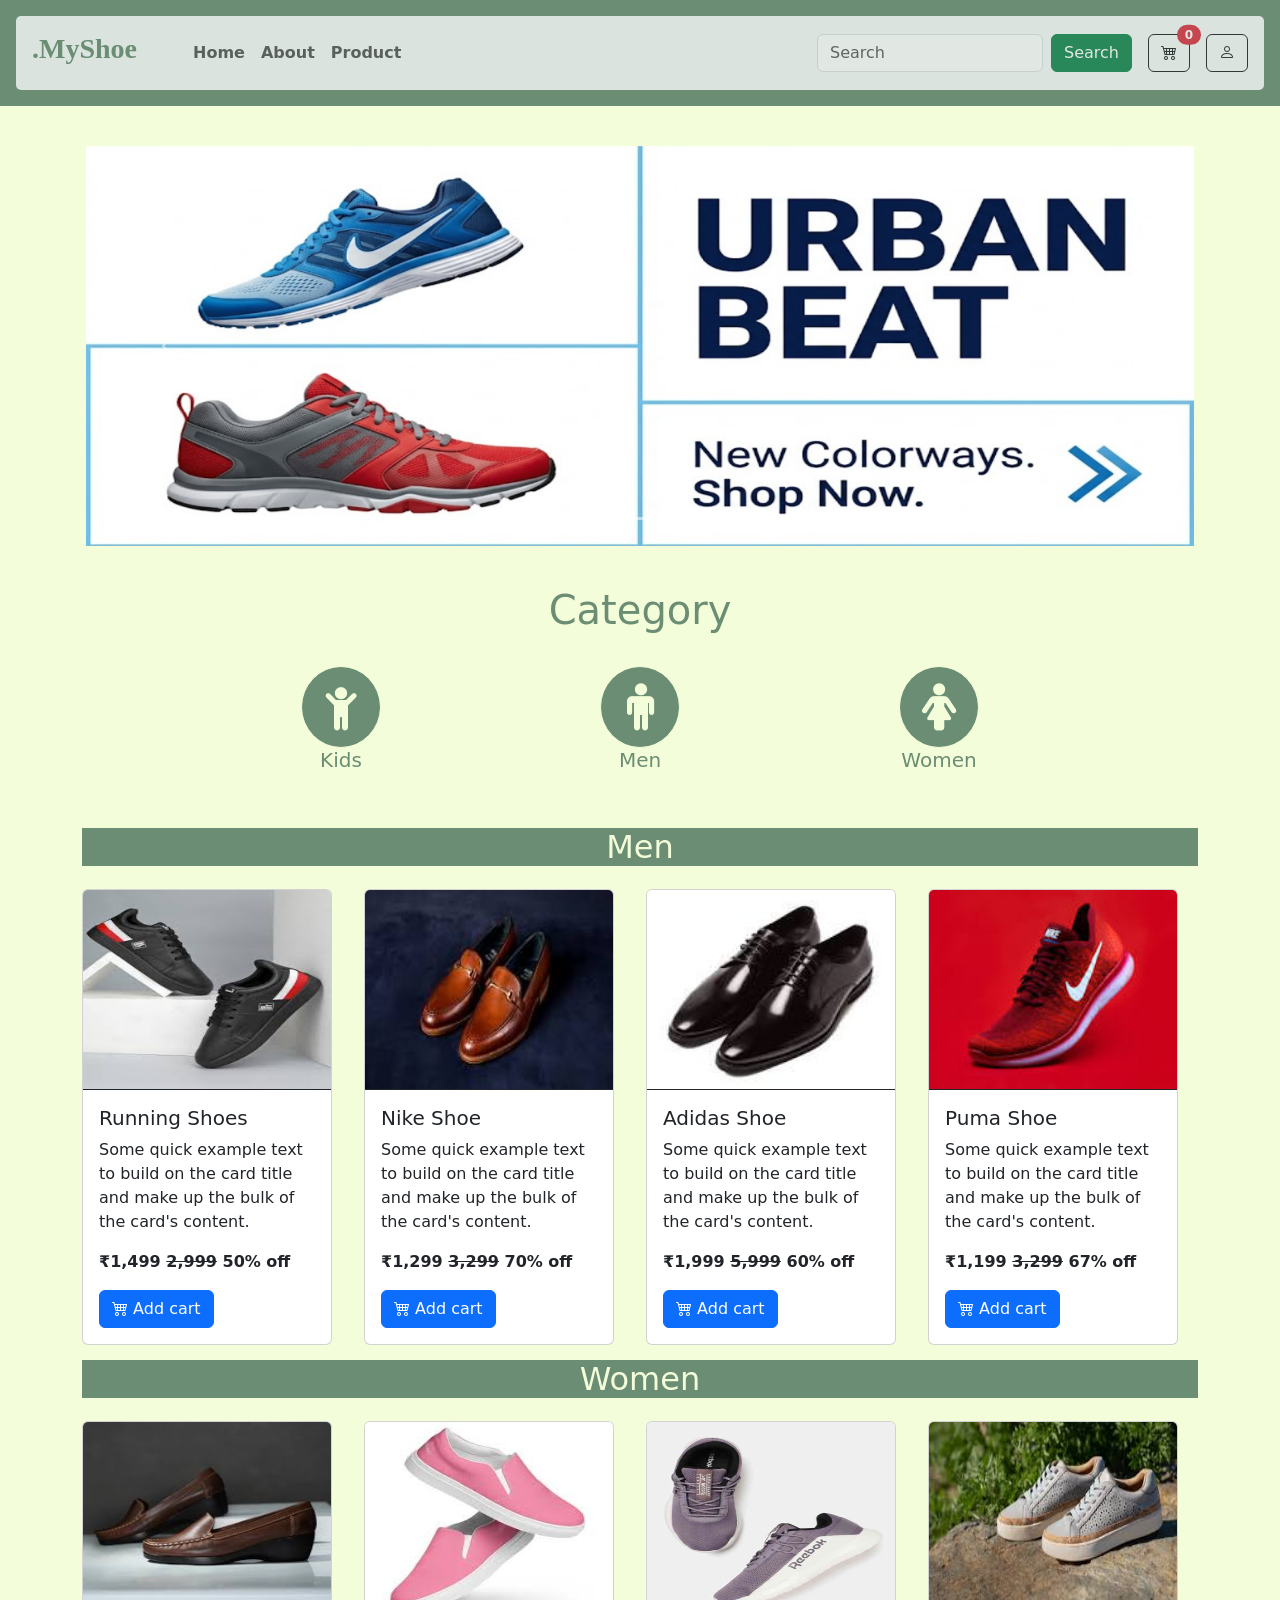
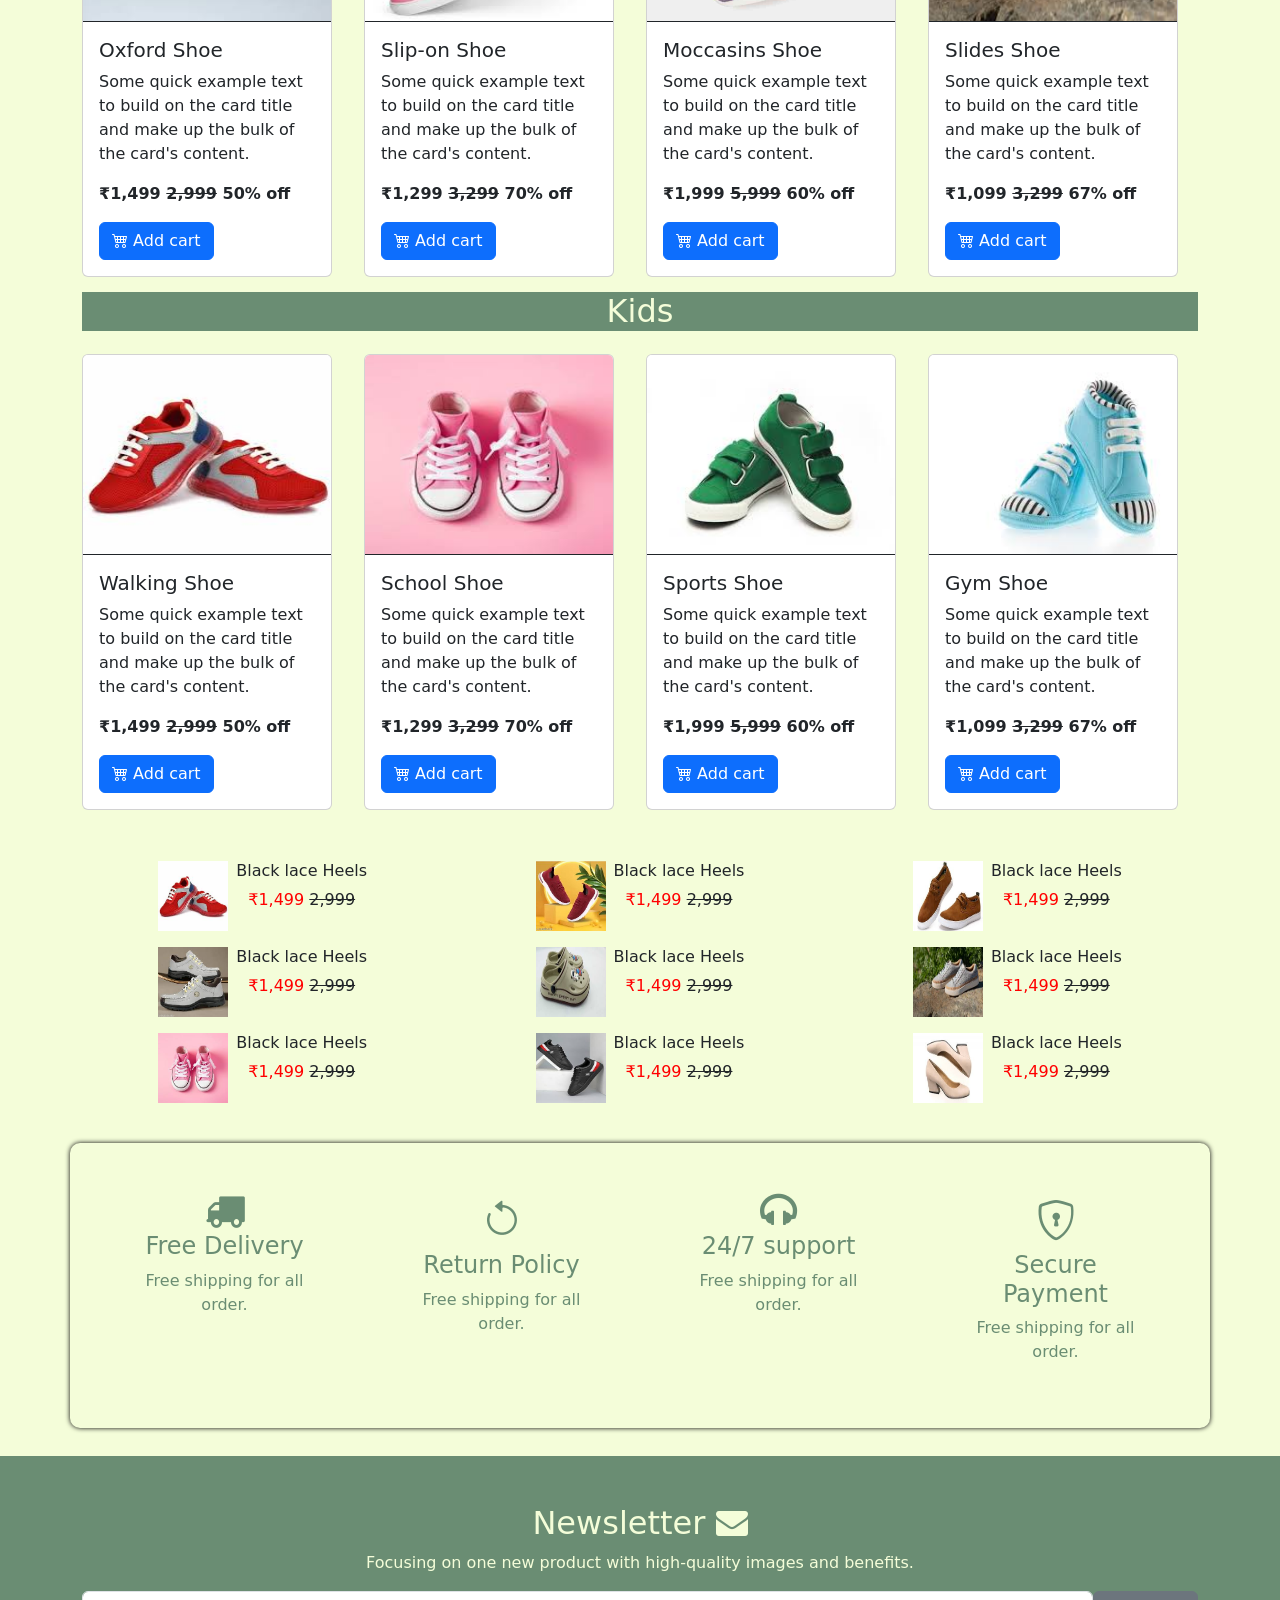
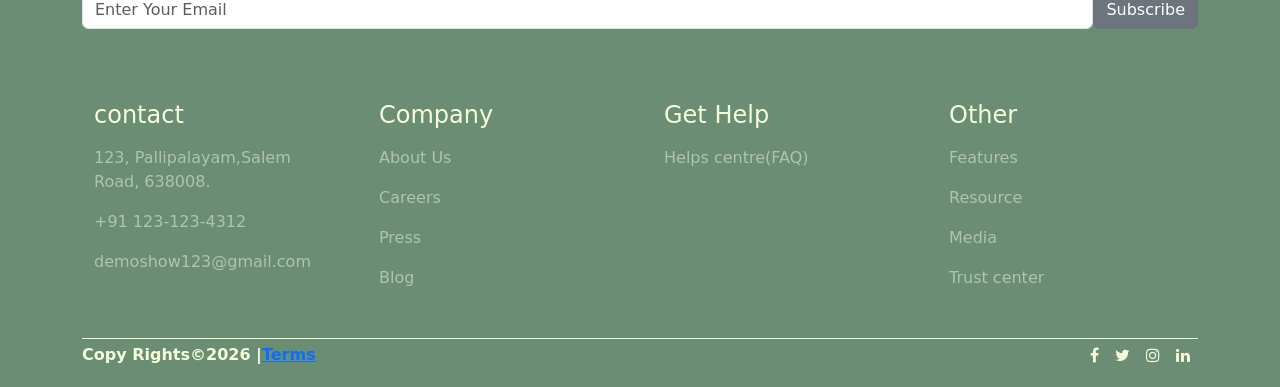
==== commit af7c8005: "login and register completed" ====
--- a/HTML/index.html
+++ b/HTML/index.html
@@ -26,8 +26,8 @@
     />
   </head>
   <body>
-    <header class="container-fluid p-3 ">
-      <nav class="navbar navbar-expand-lg navbar-light  p-3">
+    <header class="container-fluid p-3 text">
+      <nav class="navbar navbar-expand-lg navbar-light bg-light p-3">
         <!-- Brand -->
         <h1 class="brand fw-bold">.MyShoe</h1>
 
@@ -63,11 +63,11 @@
                 type="search"
                 placeholder="Search"
               />
-              <button class="btn btn-success" >Search</button>
+              <button type="submit" class="btn btn-success" >Search</button>
             </form>
 
             <!-- Cart -->
-            <a href="../HTML/card.html"  class="btn btn-outline-dark me-3 position-relative">
+            <a href="cart.html"  class="btn btn-outline-dark me-3 position-relative">
               <i class="bi bi-cart4"></i>
               <span id="cart-count" class="position-absolute top-0 start-100 translate-middle badge rounded-pill bg-danger">
               0
@@ -174,15 +174,15 @@
                 alt="men-shoe-1"
               />
               <div class="card-body">
-                <h5 class="card-title" id="men-shoe-1">Shoe</h5>
-                <p class="card-text">
-                  Some quick example text to build on the card title and make up
-                  the bulk of the card's content.
-                </p>
-                <span class="fw-bold" id="price"
-                  >&#8377;1,499 </span><del class="text-dark">2,999</del> 50% off
-                <a href="#" onclick="addToCart()" class="btn btn-primary mt-3 ">
-                <i class="bi bi-cart4"></i> Add cart</a>
+                <h5 class="card-title" id="men-shoe-1"> Running Shoes</h5>
+                <p class="card-text">
+                  Some quick example text to build on the card title and make up
+                  the bulk of the card's content.
+                </p>
+                <span class="fw-bold " 
+                  >&#8377;1,499 <del class="text-dark">2,999</del> 50% off </span>
+                <button onclick="addToCart('Men Shoe 1', 1499, '../Image/men-shoe-1.jpg')" class="btn btn-primary mt-3 ">
+                <i class="bi bi-cart4"></i> Add cart</button>
               </div>
             </div>
             <div class="card" style="width: 18rem">
@@ -192,15 +192,15 @@
                 alt="men-shoe-2"
               />
               <div class="card-body">
-                <h5 class="card-title">Shoe</h5>
-                <p class="card-text">
-                  Some quick example text to build on the card title and make up
-                  the bulk of the card's content.
-                </p>
-                <span class="fw-bold"
-                  >&#8377;1,299 <del class="text-dark">3,299</del> 70% off</span\>
-                <a href="#" onclick="addToCart('Men Shoe 2', 1299)" class="btn btn-primary mt-3 text">
-                  <i class="bi bi-cart4"></i> Add cart</a>
+                <h5 class="card-title">Nike Shoe</h5>
+                <p class="card-text">
+                  Some quick example text to build on the card title and make up
+                  the bulk of the card's content.
+                </p>
+                <span class="fw-bold"
+                  >&#8377;1,299 <del class="text-dark">3,299</del> 70% off</span>
+                <button onclick="addToCart('Men Shoe 2', 1299)" class="btn btn-primary mt-3 ">
+                  <i class="bi bi-cart4"></i> Add cart</button>
               </div>
             </div>
             <div class="card" style="width: 18rem">
@@ -208,10 +208,9 @@
                 src="../Image/men-shoe-3.jpg"
                 class="card-img-top"
                 alt="men-shoe-3"
-                height=""
-              />
-              <div class="card-body">
-                <h5 class="card-title">Shoe</h5>
+              />
+              <div class="card-body">
+                <h5 class="card-title">Adidas Shoe</h5>
                 <p class="card-text">
                   Some quick example text to build on the card title and make up
                   the bulk of the card's content.
@@ -219,8 +218,8 @@
                 <span class="fw-bold"
                   >&#8377;1,999 <del class="text-dark">5,999</del> 60% off</span
                 >
-                <a href="#" onclick="addToCart('Men Shoe 3', 1499)" class="btn btn-primary mt-3 text">
-                  <i class="bi bi-cart4"></i> Add cart</a>
+                <button onclick="addToCart('Men Shoe 3', 1999)" class="btn btn-primary mt-3 ">
+                  <i class="bi bi-cart4"></i> Add cart</button>
               </div>
             </div>
             <div class="card" style="width: 18rem">
@@ -230,7 +229,7 @@
                 alt="men-shoe-4"
               />
               <div class="card-body">
-                <h5 class="card-title">Shoe</h5>
+                <h5 class="card-title">Puma Shoe</h5>
                 <p class="card-text">
                   Some quick example text to build on the card title and make up
                   the bulk of the card's content.
@@ -238,8 +237,8 @@
                 <span class="fw-bold"
                   >&#8377;1,199 <del class="text-dark">3,299</del> 67% off</span
                 >
-                <a href="#" onclick="addToCart('Men Shoe 4', 1199)" class="btn btn-primary mt-3 text">
-                  <i class="bi bi-cart4"></i> Add cart</a
+                <button onclick="addToCart('Men Shoe 4', 1199)" class="btn btn-primary mt-3 ">
+                  <i class="bi bi-cart4"></i> Add cart</button
                 >
               </div>
             </div>
@@ -250,7 +249,7 @@
                 alt="men-shoe-5"
               />
               <div class="card-body">
-                <h5 class="card-title">Shoe</h5>
+                <h5 class="card-title">Reebok Shoe</h5>
                 <p class="card-text">
                   Some quick example text to build on the card title and make up
                   the bulk of the card's content.
@@ -258,8 +257,8 @@
                 <span class="fw-bold"
                   >&#8377;2,599 <del class="text-dark">3,299</del> 47% off</span
                 >
-                <a href="#" onclick="addToCart('Men Shoe 5', 2599)" class="btn btn-primary mt-3 text">
-                  <i class="bi bi-cart4"></i> Add cart</a
+                <button onclick="addToCart('Men Shoe 5', 2599)" class="btn btn-primary mt-3 ">
+                  <i class="bi bi-cart4"></i> Add cart</button
                 >
               </div>
             </div>
@@ -270,7 +269,7 @@
                 alt="men-shoe-6"
               />
               <div class="card-body">
-                <h5 class="card-title">Shoe</h5>
+                <h5 class="card-title">New Balance Shoe</h5>
                 <p class="card-text">
                   Some quick example text to build on the card title and make up
                   the bulk of the card's content.
@@ -278,8 +277,8 @@
                 <span class="fw-bold"
                   >&#8377;999 <del class="text-dark">2,299</del> 59% off</span
                 >
-                <a href="#" onclick="addToCart('Men Shoe 6', 999)" class="btn btn-primary mt-3 text">
-                  <i class="bi bi-cart4"></i> Add cart</a
+                <button onclick="addToCart('Men Shoe 6', 999)" class="btn btn-primary mt-3">
+                  <i class="bi bi-cart4"></i> Add cart</button
                 >
               </div>
             </div>
@@ -290,7 +289,7 @@
                 alt="men-shoe-7"
               />
               <div class="card-body">
-                <h5 class="card-title">Shoe</h5>
+                <h5 class="card-title">Bata Shoe</h5>
                 <p class="card-text">
                   Some quick example text to build on the card title and make up
                   the bulk of the card's content.
@@ -298,8 +297,8 @@
                 <span class="fw-bold"
                   >&#8377;2,099 <del class="text-dark">3,299</del> 36% off</span
                 >
-                <a href="#" onclick="addToCart('Men Shoe 7', 2099)" class="btn btn-primary mt-3 text">
-                  <i class="bi bi-cart4"></i> Add cart</a
+                <button onclick="addToCart('Men Shoe 7', 2099)" class="btn btn-primary mt-3 ">
+                  <i class="bi bi-cart4"></i> Add cart</button
                 >
               </div>
             </div>
@@ -310,7 +309,7 @@
                 alt="men-shoe-8"
               />
               <div class="card-body">
-                <h5 class="card-title">Shoe</h5>
+                <h5 class="card-title">Woodland Shoe</h5>
                 <p class="card-text">
                   Some quick example text to build on the card title and make up
                   the bulk of the card's content.
@@ -318,8 +317,8 @@
                 <span class="fw-bold"
                   >&#8377;2,399 <del class="text-dark">3,299</del> 43% off</span
                 >
-                <a href="#" onclick="addToCart('Men Shoe 8', 2399)" class="btn btn-primary mt-3 text">
-                  <i class="bi bi-cart4"></i> Add cart</a
+                <button onclick="addToCart('Men Shoe 8', 2399)" class="btn btn-primary mt-3 ">
+                  <i class="bi bi-cart4"></i> Add cart</button
                 >
               </div>
             </div>
@@ -336,7 +335,7 @@
                 alt="women-shoe-1"
               />
               <div class="card-body">
-                <h5 class="card-title">Shoe</h5>
+                <h5 class="card-title">Oxford Shoe</h5>
                 <p class="card-text">
                   Some quick example text to build on the card title and make up
                   the bulk of the card's content.
@@ -344,8 +343,8 @@
                 <span class="fw-bold"
                   >&#8377;1,499 <del class="text-dark">2,999</del> 50% off</span
                 >
-                <a href="#" onclick="addToCart('women Shoe 1', 1499)" class="btn btn-primary mt-3 text">
-                  <i class="bi bi-cart4"></i> Add cart</a
+                <button onclick="addToCart('women Shoe 1', 1499)" class="btn btn-primary mt-3 ">
+                  <i class="bi bi-cart4"></i> Add cart</button
                 >
               </div>
             </div>
@@ -356,7 +355,7 @@
                 alt="women-shoe-2"
               />
               <div class="card-body">
-                <h5 class="card-title">Shoe</h5>
+                <h5 class="card-title">Slip-on Shoe</h5>
                 <p class="card-text">
                   Some quick example text to build on the card title and make up
                   the bulk of the card's content.
@@ -364,8 +363,8 @@
                 <span class="fw-bold"
                   >&#8377;1,299 <del class="text-dark">3,299</del> 70% off</span
                 >
-                <a href="#" onclick="addToCart('women Shoe 2', 1299)" class="btn btn-primary mt-3 text">
-                  <i class="bi bi-cart4"></i> Add cart</a
+                <button onclick="addToCart('women Shoe 2', 1299)" class="btn btn-primary mt-3 ">
+                  <i class="bi bi-cart4"></i> Add cart</button
                 >
               </div>
             </div>
@@ -374,10 +373,9 @@
                 src="../Image/women-shoe-3.jpg"
                 class="card-img-top"
                 alt="women-shoe-3"
-                height=""
-              />
-              <div class="card-body">
-                <h5 class="card-title">Shoe</h5>
+              />
+              <div class="card-body">
+                <h5 class="card-title">Moccasins Shoe</h5>
                 <p class="card-text">
                   Some quick example text to build on the card title and make up
                   the bulk of the card's content.
@@ -385,8 +383,8 @@
                 <span class="fw-bold"
                   >&#8377;1,999 <del class="text-dark">5,999</del> 60% off</span
                 >
-                <a href="#" onclick="addToCart('women Shoe 3', 1999)" class="btn btn-primary mt-3 text">
-                  <i class="bi bi-cart4"></i> Add cart</a
+                <button onclick="addToCart('women Shoe 3', 1999)" class="btn btn-primary mt-3 ">
+                  <i class="bi bi-cart4"></i> Add cart</button
                 >
               </div>
             </div>
@@ -397,7 +395,7 @@
                 alt="women-shoe-4"
               />
               <div class="card-body">
-                <h5 class="card-title">Shoe</h5>
+                <h5 class="card-title">Slides Shoe</h5>
                 <p class="card-text">
                   Some quick example text to build on the card title and make up
                   the bulk of the card's content.
@@ -405,8 +403,8 @@
                 <span class="fw-bold"
                   >&#8377;1,099 <del class="text-dark">3,299</del> 67% off</span
                 >
-                <a href="#" onclick="addToCart('women Shoe 4', 1099)" class="btn btn-primary mt-3 text">
-                  <i class="bi bi-cart4"></i> Add cart</a
+                <button onclick="addToCart('women Shoe 4', 1099)" class="btn btn-primary mt-3 ">
+                  <i class="bi bi-cart4"></i> Add cart</button
                 >
               </div>
             </div>
@@ -417,7 +415,7 @@
                 alt="women-shoe-5"
               />
               <div class="card-body">
-                <h5 class="card-title">Shoe</h5>
+                <h5 class="card-title"> Stilettos Shoe</h5>
                 <p class="card-text">
                   Some quick example text to build on the card title and make up
                   the bulk of the card's content.
@@ -425,8 +423,8 @@
                 <span class="fw-bold"
                   >&#8377;2,599 <del class="text-dark">3,299</del> 47% off</span
                 >
-                <a href="#" onclick="addToCart('women Shoe 5', 2599)" class="btn btn-primary mt-3 text">
-                  <i class="bi bi-cart4"></i> Add cart</a
+                <button onclick="addToCart('women Shoe 5', 2599)" class="btn btn-primary mt-3 ">
+                  <i class="bi bi-cart4"></i> Add cart</button
                 >
               </div>
             </div>
@@ -437,7 +435,7 @@
                 alt="women-shoe-6"
               />
               <div class="card-body">
-                <h5 class="card-title">Shoe</h5>
+                <h5 class="card-title">Walking Shoe</h5>
                 <p class="card-text">
                   Some quick example text to build on the card title and make up
                   the bulk of the card's content.
@@ -445,8 +443,8 @@
                 <span class="fw-bold"
                   >&#8377;999 <del class="text-dark">2,299</del> 59% off</span
                 >
-                <a href="#" onclick="addToCart('women Shoe 6', 999)" class="btn btn-primary mt-3 text">
-                  <i class="bi bi-cart4"></i> Add cart</a
+                <button onclick="addToCart('women Shoe 6', 999)" class="btn btn-primary mt-3 ">
+                  <i class="bi bi-cart4"></i> Add cart</button
                 >
               </div>
             </div>
@@ -457,7 +455,7 @@
                 alt="women-shoe-7"
               />
               <div class="card-body">
-                <h5 class="card-title">Shoe</h5>
+                <h5 class="card-title">Training Shoe</h5>
                 <p class="card-text">
                   Some quick example text to build on the card title and make up
                   the bulk of the card's content.
@@ -465,8 +463,8 @@
                 <span class="fw-bold"
                   >&#8377;2,099 <del class="text-dark">3,299</del> 36% off</span
                 >
-                <a href="#" onclick="addToCart('women Shoe 7', 2099)" class="btn btn-primary mt-3 text">
-                  <i class="bi bi-cart4"></i> Add cart</a
+                <button onclick="addToCart('women Shoe 7', 2099)" class="btn btn-primary mt-3 ">
+                  <i class="bi bi-cart4"></i> Add cart</button
                 >
               </div>
             </div>
@@ -477,7 +475,7 @@
                 alt="women-shoe-8"
               />
               <div class="card-body">
-                <h5 class="card-title">Shoe</h5>
+                <h5 class="card-title">Running Shoe</h5>
                 <p class="card-text">
                   Some quick example text to build on the card title and make up
                   the bulk of the card's content.
@@ -485,8 +483,8 @@
                 <span class="fw-bold"
                   >&#8377;2,399 <del class="text-dark">3,299</del> 43% off</span
                 >
-                <a href="#" onclick="addToCart('women Shoe 8', 2399)" class="btn btn-primary mt-3 text">
-                  <i class="bi bi-cart4"></i> Add cart</a
+                <button onclick="addToCart('women Shoe 8', 2399)" class="btn btn-primary mt-3 ">
+                  <i class="bi bi-cart4"></i> Add cart</button
                 >
               </div>
             </div>
@@ -503,7 +501,7 @@
                 alt="kids-shoe-1"
               />
               <div class="card-body">
-                <h5 class="card-title">Shoe</h5>
+                <h5 class="card-title">Walking Shoe</h5>
                 <p class="card-text">
                   Some quick example text to build on the card title and make up
                   the bulk of the card's content.
@@ -511,8 +509,8 @@
                 <span class="fw-bold"
                   >&#8377;1,499 <del class="text-dark">2,999</del> 50% off</span
                 >
-                <a href="#" onclick="addToCart('kids Shoe 1', 1499)" class="btn btn-primary mt-3 text">
-                  <i class="bi bi-cart4"></i> Add cart</a
+                <button onclick="addToCart('kids Shoe 1', 1499)" class="btn btn-primary mt-3 ">
+                  <i class="bi bi-cart4"></i> Add cart</button
                 >
               </div>
             </div>
@@ -523,7 +521,7 @@
                 alt="kids-shoe-2"
               />
               <div class="card-body">
-                <h5 class="card-title">Shoe</h5>
+                <h5 class="card-title">School Shoe</h5>
                 <p class="card-text">
                   Some quick example text to build on the card title and make up
                   the bulk of the card's content.
@@ -531,8 +529,8 @@
                 <span class="fw-bold"
                   >&#8377;1,299 <del class="text-dark">3,299</del> 70% off</span
                 >
-                <a href="#" onclick="addToCart('kids Shoe 2', 1299)" class="btn btn-primary mt-3 text">
-                  <i class="bi bi-cart4"></i> Add cart</a
+                <button onclick="addToCart('kids Shoe 2', 1299)" class="btn btn-primary mt-3 ">
+                  <i class="bi bi-cart4"></i> Add cart</button
                 >
               </div>
             </div>
@@ -544,7 +542,7 @@
                 
               />
               <div class="card-body">
-                <h5 class="card-title">Shoe</h5>
+                <h5 class="card-title">Sports Shoe</h5>
                 <p class="card-text">
                   Some quick example text to build on the card title and make up
                   the bulk of the card's content.
@@ -552,8 +550,8 @@
                 <span class="fw-bold"
                   >&#8377;1,999 <del class="text-dark">5,999</del> 60% off</span
                 >
-                <a href="#" onclick="addToCart('kids Shoe 3', 1999)" class="btn btn-primary mt-3 text">
-                  <i class="bi bi-cart4"></i> Add cart</a
+                <button onclick="addToCart('kids Shoe 3', 1999)" class="btn btn-primary mt-3 ">
+                  <i class="bi bi-cart4"></i> Add cart</button
                 >
               </div>
             </div>
@@ -564,7 +562,7 @@
                 alt="kids-shoe-4"
               />
               <div class="card-body">
-                <h5 class="card-title">Shoe</h5>
+                <h5 class="card-title">Gym Shoe</h5>
                 <p class="card-text">
                   Some quick example text to build on the card title and make up
                   the bulk of the card's content.
@@ -572,8 +570,8 @@
                 <span class="fw-bold"
                   >&#8377;1,099 <del class="text-dark">3,299</del> 67% off</span
                 >
-                <a href="#" onclick="addToCart('kids Shoe 4', 1099)" class="btn btn-primary mt-3 text">
-                  <i class="bi bi-cart4"></i> Add cart</a
+                <button onclick="addToCart('kids Shoe 4', 1099)" class="btn btn-primary mt-3 ">
+                  <i class="bi bi-cart4"></i> Add cart</button
                 >
               </div>
             </div>
@@ -584,7 +582,7 @@
                 alt="kids-shoe-5"
               />
               <div class="card-body">
-                <h5 class="card-title">Shoe</h5>
+                <h5 class="card-title">Snow Shoe</h5>
                 <p class="card-text">
                   Some quick example text to build on the card title and make up
                   the bulk of the card's content.
@@ -592,8 +590,8 @@
                 <span class="fw-bold"
                   >&#8377;2,599 <del class="text-dark">3,299</del> 47% off</span
                 >
-                <a href="#" onclick="addToCart('kids Shoe 5', 2599)" class="btn btn-primary mt-3 text">
-                  <i class="bi bi-cart4"></i> Add cart</a
+                <button onclick="addToCart('kids Shoe 5', 2599)" class="btn btn-primary mt-3 ">
+                  <i class="bi bi-cart4"></i> Add cart</button
                 >
               </div>
             </div>
@@ -604,7 +602,7 @@
                 alt="kids-shoe-6"
               />
               <div class="card-body">
-                <h5 class="card-title">Shoe</h5>
+                <h5 class="card-title">winter Shoe</h5>
                 <p class="card-text">
                   Some quick example text to build on the card title and make up
                   the bulk of the card's content.
@@ -612,8 +610,8 @@
                 <span class="fw-bold"
                   >&#8377;999 <del class="text-dark">2,299</del> 59% off</span
                 >
-                <a href="#" onclick="addToCart('kids Shoe 6', 999)" class="btn btn-primary mt-3 text">
-                  <i class="bi bi-cart4"></i> Add cart</a
+                <button onclick="addToCart('kids Shoe 6', 999)" class="btn btn-primary mt-3 ">
+                  <i class="bi bi-cart4"></i> Add cart</button
                 >
               </div>
             </div>
@@ -624,7 +622,7 @@
                 alt="kids-shoe-7"
               />
               <div class="card-body">
-                <h5 class="card-title">Shoe</h5>
+                <h5 class="card-title">Booties Shoe</h5>
                 <p class="card-text">
                   Some quick example text to build on the card title and make up
                   the bulk of the card's content.
@@ -632,8 +630,8 @@
                 <span class="fw-bold"
                   >&#8377;2,099 <del class="text-dark">3,299</del> 36% off</span
                 >
-                <a href="#" onclick="addToCart('kids Shoe 7', 2099)" class="btn btn-primary mt-3 text">
-                  <i class="bi bi-cart4"></i> Add cart</a
+                <button onclick="addToCart('kids Shoe 7', 2099)" class="btn btn-primary mt-3 ">
+                  <i class="bi bi-cart4"></i> Add cart</button
                 >
               </div>
             </div>
@@ -644,7 +642,7 @@
                 alt="kids-shoe-8"
               />
               <div class="card-body">
-                <h5 class="card-title">Shoe</h5>
+                <h5 class="card-title">Soft Sole Shoe</h5>
                 <p class="card-text">
                   Some quick example text to build on the card title and make up
                   the bulk of the card's content.
@@ -652,8 +650,8 @@
                 <span class="fw-bold"
                   >&#8377;2,399 <del class="text-dark">3,299</del> 43% off</span
                 >
-                <a href="#" onclick="addToCart('kids Shoe 8', 2399)" class="btn btn-primary mt-3 text">
-                  <i class="bi bi-cart4"></i> Add cart</a
+                <button onclick="addToCart('kids Shoe 8', 2399)" class="btn btn-primary mt-3 ">
+                  <i class="bi bi-cart4"></i> Add cart</button
                 >
               </div>
             </div>
@@ -730,6 +728,7 @@
                 </div>
               </div>
             </div>
+          </div>
         </div>
       </section>
       <section class=" container main-details " id="about">
@@ -777,7 +776,7 @@
             />
             
             <button class="btn btn-secondary" type="submit" id="button-addon2">
-              Subcribe
+              Subscribe
             </button>
             </form>
             <p id="error" class="text-danger p-2 "></p>
@@ -802,7 +801,7 @@
             </ul>
           </div>
           <div class="col-lg-3 col-sm-6 col-12 p-4">
-            <h4>Get Helps</h4>
+            <h4>Get Help</h4>
             <ul class="point">
               <li>Helps centre(FAQ)</li>
             </ul>
@@ -810,9 +809,9 @@
           <div class="col-lg-3 col-sm-6 col-12 p-4">
             <h4>Other</h4>
             <ul class="point">
-              <li>features</li>
-              <li>resource</li>
-              <li>media</li>
+              <li>Features</li>
+              <li>Resource</li>
+              <li>Media</li>
               <li>Trust center</li>
             </ul>
           </div>
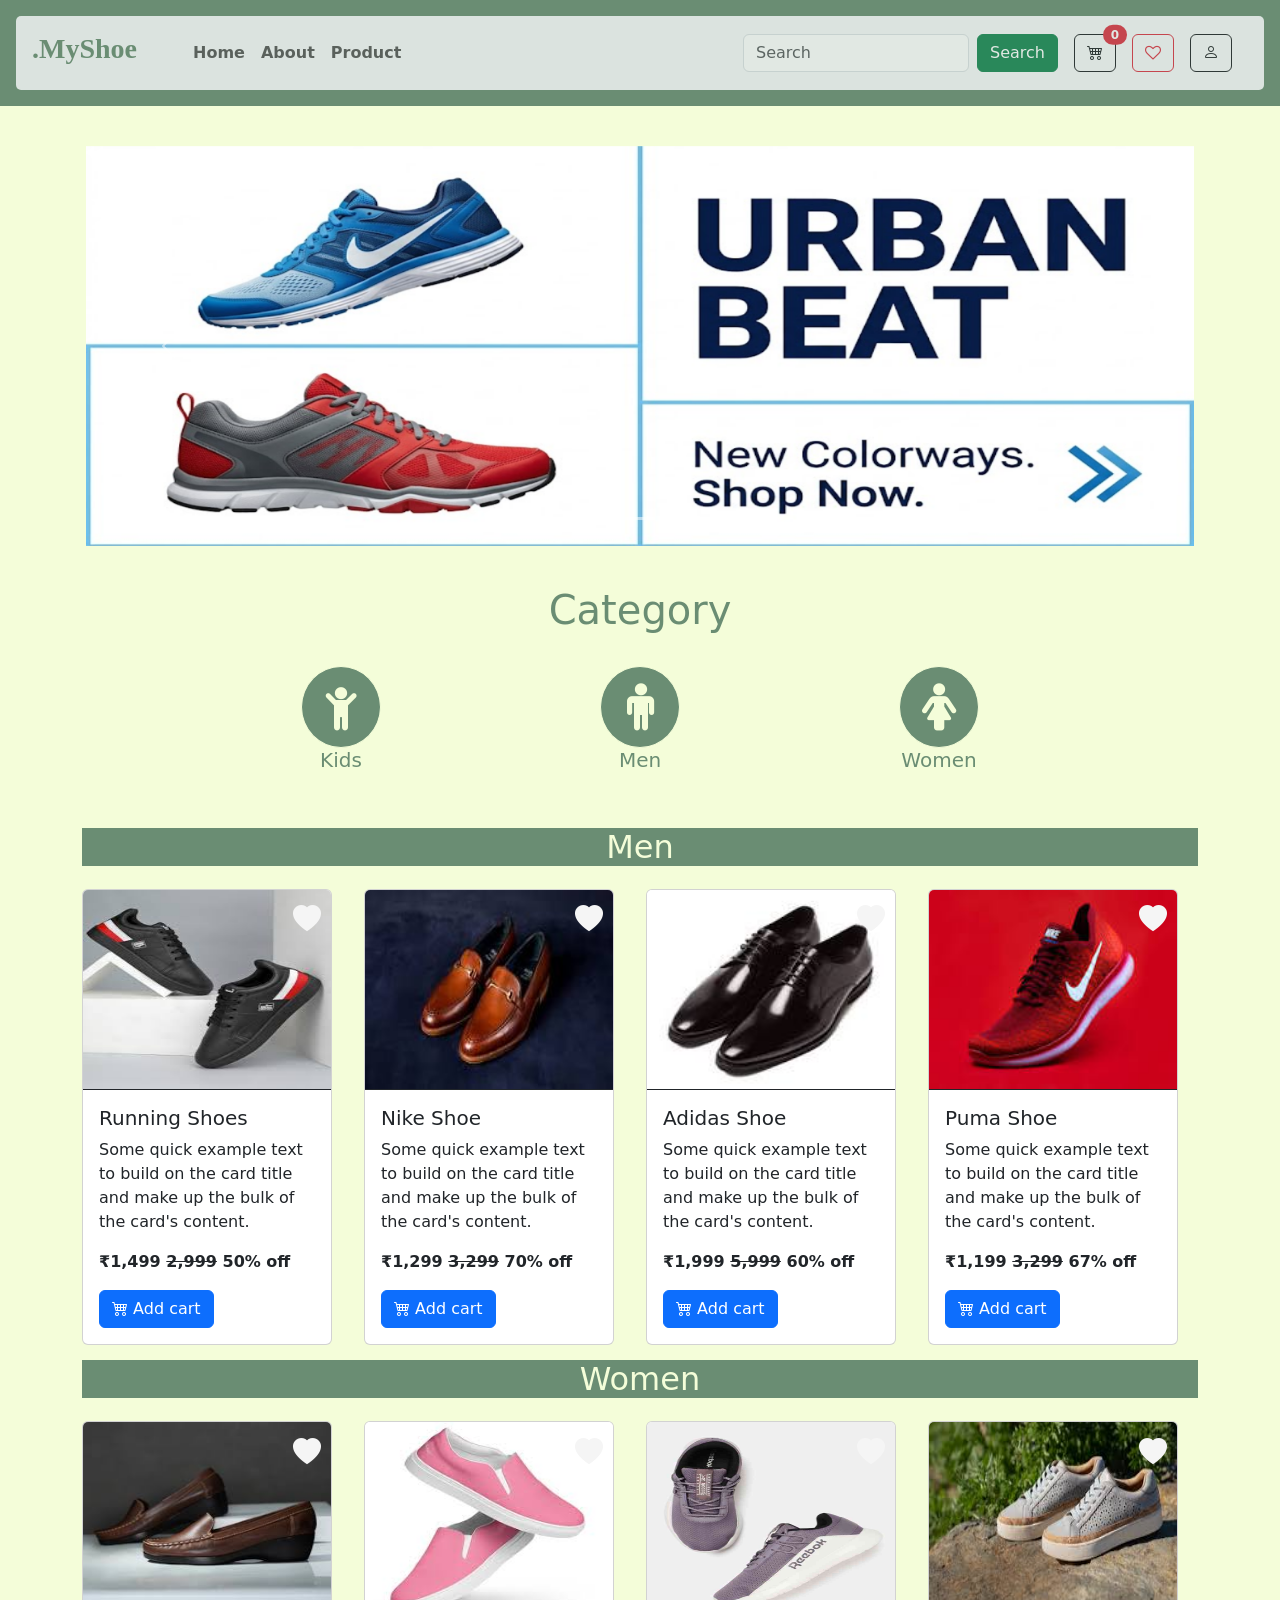
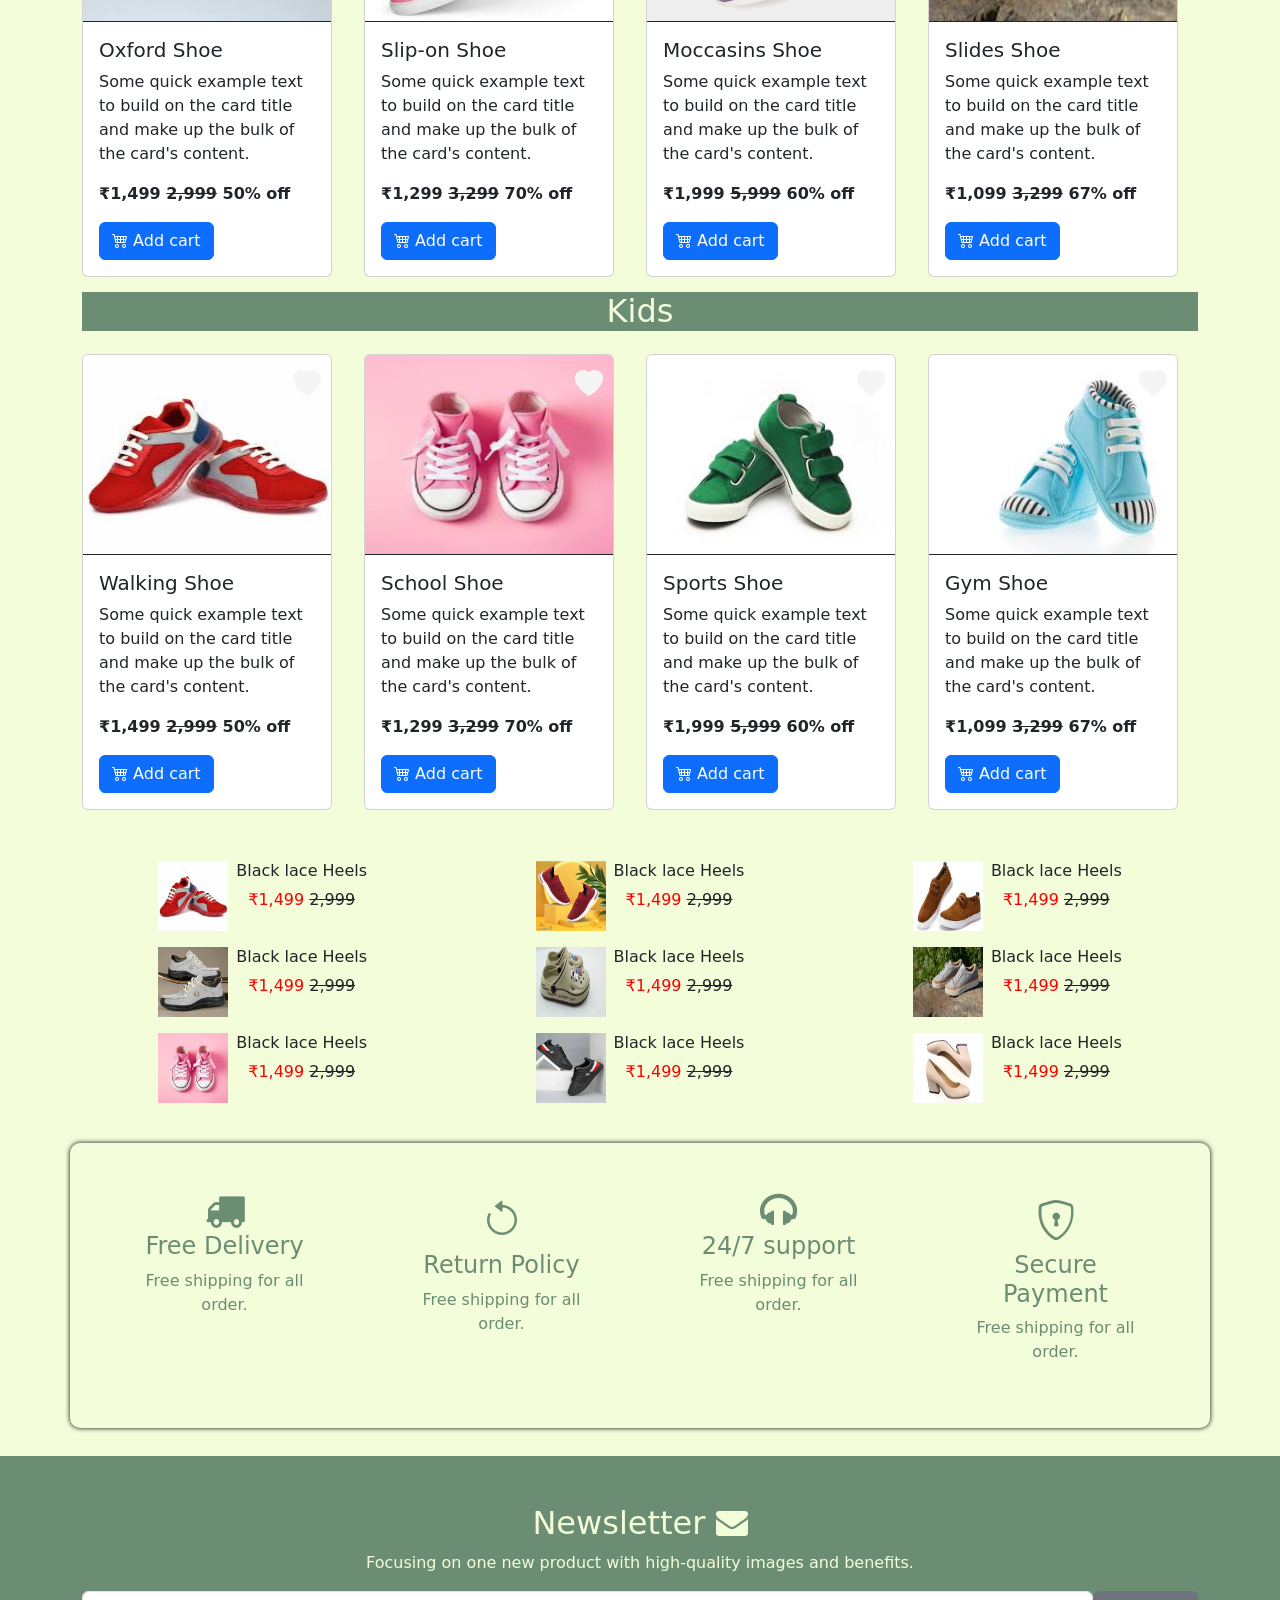
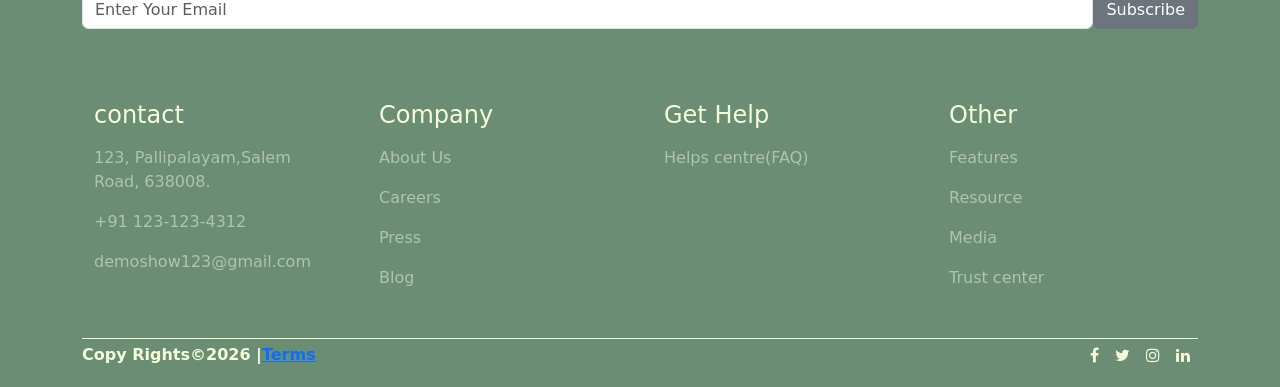
==== commit d29206a0: "add wishlist and checkout" ====
--- a/HTML/index.html
+++ b/HTML/index.html
@@ -49,7 +49,7 @@
             <li class="nav-item fw-bold">
               <a class="nav-link" href="#about">About</a>
             </li>
-            
+
             <li class="nav-item fw-bold">
               <a class="nav-link" href="#products">Product</a>
             </li>
@@ -63,28 +63,55 @@
                 type="search"
                 placeholder="Search"
               />
-              <button type="submit" class="btn btn-success" >Search</button>
+              <button type="submit" class="btn btn-success">Search</button>
             </form>
 
             <!-- Cart -->
-            <a href="cart.html"  class="btn btn-outline-dark me-3 position-relative">
+            <a
+              href="cart.html"
+              class="btn btn-outline-dark me-3 position-relative"
+            >
               <i class="bi bi-cart4"></i>
-              <span id="cart-count" class="position-absolute top-0 start-100 translate-middle badge rounded-pill bg-danger">
-              0
+              <span
+                id="cart-count"
+                class="position-absolute top-0 start-100 translate-middle badge rounded-pill bg-danger"
+              >
+                0
               </span>
             </a>
+            <!-- Wishlist -->
+            <a href="./wishlist.html" class="btn btn-outline-danger me-3">
+              <i class="fa fa-heart-o"></i>
+            </a>
+
+            <!-- Username -->
+            <!-- <span id="usernameDisplay" class="ms-2 text-danger"></span> -->
 
             <!-- Login -->
-            <a href="../HTML/login.html" class="btn btn-outline-dark ">
+            <!-- Login Button -->
+            <a
+              href="../HTML/login.html"
+              id="loginBtn"
+              class="btn btn-outline-dark me-3"
+            >
               <i class="bi bi-person"></i>
             </a>
+
+            <!-- Logout Button -->
+            <button
+              onclick="logout()"
+              id="logoutBtn"
+              class="btn btn-danger ms-2"
+            >
+              <i class="fa fa-sign-out"></i>
+            </button>
           </div>
         </div>
       </nav>
     </header>
     <main class="py-4">
       <!-- Slide-image  -->
-      <section class="container p-3 slide-image  ">
+      <section class="container p-3 slide-image">
         <!-- Slide  -->
         <div
           id="carouselExampleIndicators"
@@ -125,7 +152,7 @@
             </div>
           </div>
           <button
-            class="carousel-control-prev "
+            class="carousel-control-prev"
             type="button"
             data-bs-target="#carouselExampleIndicators"
             data-bs-slide="prev"
@@ -147,17 +174,25 @@
       <!-- Category  -->
       <section class="category container mb-5">
         <h1 class="text-center p-4">Category</h1>
-        <div class="d-flex justify-content-evenly align-items-center text-center">
+        <div
+          class="d-flex justify-content-evenly align-items-center text-center"
+        >
           <div class="category-circle">
-            <a href="#kids"><i class="fa fa-child" style="font-size:48px;"></i></a>
+            <a href="#kids"
+              ><i class="fa fa-child" style="font-size: 48px"></i
+            ></a>
             <h5>Kids</h5>
-          </div>          
+          </div>
           <div class="category-circle">
-            <a href="#men"><i class="fa fa-male" style="font-size:48px;"></i></a>
+            <a href="#men"
+              ><i class="fa fa-male" style="font-size: 48px"></i
+            ></a>
             <h5>Men</h5>
           </div>
           <div class="category-circle">
-            <a href="#women"><i class="fa fa-female" style="font-size:48px;"></i></a>
+            <a href="#women"
+              ><i class="fa fa-female" style="font-size: 48px"></i
+            ></a>
             <h5>Women</h5>
           </div>
         </div>
@@ -165,24 +200,32 @@
       <section>
         <!-- Men  -->
         <div class="container" id="men">
-          <h2 class="text-center title" >Men</h2>
+          <h2 class="text-center title">Men</h2>
           <div class="scroll-container">
-            <div class="card" style="width: 18rem">
+            <div class="card position-relative" style="width: 18rem">
               <img
                 src="../Image/men-shoe-1.jpg"
                 class="card-img-top"
                 alt="men-shoe-1"
               />
               <div class="card-body">
-                <h5 class="card-title" id="men-shoe-1"> Running Shoes</h5>
-                <p class="card-text">
-                  Some quick example text to build on the card title and make up
-                  the bulk of the card's content.
-                </p>
-                <span class="fw-bold " 
-                  >&#8377;1,499 <del class="text-dark">2,999</del> 50% off </span>
-                <button onclick="addToCart('Men Shoe 1', 1499, '../Image/men-shoe-1.jpg')" class="btn btn-primary mt-3 ">
-                <i class="bi bi-cart4"></i> Add cart</button>
+                <h5 class="card-title" id="men-shoe-1">Running Shoes</h5>
+                <p class="card-text">
+                  Some quick example text to build on the card title and make up
+                  the bulk of the card's content.
+                </p>
+                <span class="fw-bold"
+                  >&#8377;1,499 <del class="text-dark">2,999</del> 50% off
+                </span>
+                <button
+                  onclick="
+                    addToCart('Men Shoe 1', 1499, '../Image/men-shoe-1.jpg')
+                  "
+                  class="btn btn-primary mt-3"
+                >
+                  <i class="bi bi-cart4"></i> Add cart
+                </button>
+                <a class="wishlist btn btn-outline-none" onclick="addToWishlist('Running Shoes', 1499, '../Image/men-shoe-1.jpg')"><i class="bi bi-heart-fill fs-3"></i></a>
               </div>
             </div>
             <div class="card" style="width: 18rem">
@@ -198,9 +241,17 @@
                   the bulk of the card's content.
                 </p>
                 <span class="fw-bold"
-                  >&#8377;1,299 <del class="text-dark">3,299</del> 70% off</span>
-                <button onclick="addToCart('Men Shoe 2', 1299)" class="btn btn-primary mt-3 ">
-                  <i class="bi bi-cart4"></i> Add cart</button>
+                  >&#8377;1,299 <del class="text-dark">3,299</del> 70% off</span
+                >
+                <button
+                  onclick="
+                    addToCart('Men Shoe 2', 1299, '../Image/men-shoe-2.jpg')
+                  "
+                  class="btn btn-primary mt-3"
+                >
+                  <i class="bi bi-cart4"></i> Add cart
+                </button>
+                <a class="wishlist btn btn-outline-none " onclick="addToWishlist('Nike Shoe', 1299, '../Image/men-shoe-2.jpg')"><i class="bi bi-heart-fill fs-3"></i></a>
               </div>
             </div>
             <div class="card" style="width: 18rem">
@@ -218,8 +269,15 @@
                 <span class="fw-bold"
                   >&#8377;1,999 <del class="text-dark">5,999</del> 60% off</span
                 >
-                <button onclick="addToCart('Men Shoe 3', 1999)" class="btn btn-primary mt-3 ">
-                  <i class="bi bi-cart4"></i> Add cart</button>
+                <button
+                  onclick="
+                    addToCart('Men Shoe 3', 1999, '../Image/men-shoe-3.jpg')
+                  "
+                  class="btn btn-primary mt-3"
+                >
+                  <i class="bi bi-cart4"></i> Add cart
+                </button>
+                <a class="wishlist btn btn-outline-none" onclick="addToWishlist('Adidas Shoe', 1999, '../Image/men-shoe-3.jpg')"><i class="bi bi-heart-fill fs-3"></i></a>
               </div>
             </div>
             <div class="card" style="width: 18rem">
@@ -237,9 +295,15 @@
                 <span class="fw-bold"
                   >&#8377;1,199 <del class="text-dark">3,299</del> 67% off</span
                 >
-                <button onclick="addToCart('Men Shoe 4', 1199)" class="btn btn-primary mt-3 ">
-                  <i class="bi bi-cart4"></i> Add cart</button
-                >
+                <button
+                  onclick="
+                    addToCart('Men Shoe 4', 1199, '../Image/men-shoe-4.jpg')
+                  "
+                  class="btn btn-primary mt-3"
+                >
+                  <i class="bi bi-cart4"></i> Add cart
+                </button>
+                <a class="wishlist btn btn-outline-none" onclick="addToWishlist('Puma Shoe', 1199, '../Image/men-shoe-4.jpg')"><i class="bi bi-heart-fill fs-3"></i></a>
               </div>
             </div>
             <div class="card" style="width: 18rem">
@@ -257,9 +321,15 @@
                 <span class="fw-bold"
                   >&#8377;2,599 <del class="text-dark">3,299</del> 47% off</span
                 >
-                <button onclick="addToCart('Men Shoe 5', 2599)" class="btn btn-primary mt-3 ">
-                  <i class="bi bi-cart4"></i> Add cart</button
-                >
+                <button
+                  onclick="
+                    addToCart('Men Shoe 5', 2599, '../Image/men-shoe-5.jpg')
+                  "
+                  class="btn btn-primary mt-3"
+                >
+                  <i class="bi bi-cart4"></i> Add cart
+                </button>
+                <a class="wishlist btn btn-outline-none" onclick="addToWishlist('Reebok Shoe', 2599, '../Image/men-shoe-5.jpg')"><i class="bi bi-heart-fill fs-3"></i></a>
               </div>
             </div>
             <div class="card" style="width: 18rem">
@@ -277,9 +347,15 @@
                 <span class="fw-bold"
                   >&#8377;999 <del class="text-dark">2,299</del> 59% off</span
                 >
-                <button onclick="addToCart('Men Shoe 6', 999)" class="btn btn-primary mt-3">
-                  <i class="bi bi-cart4"></i> Add cart</button
-                >
+                <button
+                  onclick="
+                    addToCart('Men Shoe 6', 999, '../Image/men-shoe-6.jpg')
+                  "
+                  class="btn btn-primary mt-3"
+                >
+                  <i class="bi bi-cart4"></i> Add cart
+                </button>
+                <a class="wishlist btn btn-outline-none" onclick="addToWishlist('New Balance Shoe', 999, '../Image/men-shoe-6.jpg')"><i class="bi bi-heart-fill fs-3"></i></a>
               </div>
             </div>
             <div class="card" style="width: 18rem">
@@ -297,9 +373,15 @@
                 <span class="fw-bold"
                   >&#8377;2,099 <del class="text-dark">3,299</del> 36% off</span
                 >
-                <button onclick="addToCart('Men Shoe 7', 2099)" class="btn btn-primary mt-3 ">
-                  <i class="bi bi-cart4"></i> Add cart</button
-                >
+                <button
+                  onclick="
+                    addToCart('Men Shoe 7', 2099, '../Image/men-shoe-7.jpg')
+                  "
+                  class="btn btn-primary mt-3"
+                >
+                  <i class="bi bi-cart4"></i> Add cart
+                </button>
+                <a class="wishlist btn btn-outline-none" onclick="addToWishlist('Bata Shoe', 2099, '../Image/men-shoe-7.jpg')"><i class="bi bi-heart-fill fs-3"></i></a>
               </div>
             </div>
             <div class="card" style="width: 18rem">
@@ -317,9 +399,15 @@
                 <span class="fw-bold"
                   >&#8377;2,399 <del class="text-dark">3,299</del> 43% off</span
                 >
-                <button onclick="addToCart('Men Shoe 8', 2399)" class="btn btn-primary mt-3 ">
-                  <i class="bi bi-cart4"></i> Add cart</button
-                >
+                <button
+                  onclick="
+                    addToCart('Men Shoe 8', 2399, '../Image/men-shoe-8.jpg')
+                  "
+                  class="btn btn-primary mt-3"
+                >
+                  <i class="bi bi-cart4"></i> Add cart
+                </button>
+                <a class="wishlist btn btn-outline-none" onclick="addToWishlist('Woodland Shoe', 2399, '../Image/men-shoe-8.jpg')"><i class="bi bi-heart-fill fs-3"></i></a>
               </div>
             </div>
           </div>
@@ -343,9 +431,15 @@
                 <span class="fw-bold"
                   >&#8377;1,499 <del class="text-dark">2,999</del> 50% off</span
                 >
-                <button onclick="addToCart('women Shoe 1', 1499)" class="btn btn-primary mt-3 ">
-                  <i class="bi bi-cart4"></i> Add cart</button
-                >
+                <button
+                  onclick="
+                    addToCart('women Shoe 1', 1499, '../Image/women-shoe-1.jpg')
+                  "
+                  class="btn btn-primary mt-3"
+                >
+                  <i class="bi bi-cart4"></i> Add cart
+                </button>
+                <a class="wishlist btn btn-outline-none " onclick="addToWishlist('Oxford Shoe', 1499, '../Image/women-shoe-1.jpg')" ><i class="bi bi-heart-fill fs-3"></i></a>
               </div>
             </div>
             <div class="card" style="width: 18rem">
@@ -363,9 +457,15 @@
                 <span class="fw-bold"
                   >&#8377;1,299 <del class="text-dark">3,299</del> 70% off</span
                 >
-                <button onclick="addToCart('women Shoe 2', 1299)" class="btn btn-primary mt-3 ">
-                  <i class="bi bi-cart4"></i> Add cart</button
-                >
+                <button
+                  onclick="
+                    addToCart('women Shoe 2', 1299, '../Image/women-shoe-2.jpg')
+                  "
+                  class="btn btn-primary mt-3"
+                >
+                  <i class="bi bi-cart4"></i> Add cart
+                </button>
+                <a class="wishlist btn btn-outline-none" onclick="addToWishlist('Slip-on Shoe', 1299, '../Image/women-shoe-2.jpg')"><i class="bi bi-heart-fill fs-3"></i></a>
               </div>
             </div>
             <div class="card" style="width: 18rem">
@@ -383,9 +483,15 @@
                 <span class="fw-bold"
                   >&#8377;1,999 <del class="text-dark">5,999</del> 60% off</span
                 >
-                <button onclick="addToCart('women Shoe 3', 1999)" class="btn btn-primary mt-3 ">
-                  <i class="bi bi-cart4"></i> Add cart</button
-                >
+                <button
+                  onclick="
+                    addToCart('women Shoe 3', 1999, '../Image/women-shoe-3.jpg')
+                  "
+                  class="btn btn-primary mt-3"
+                >
+                  <i class="bi bi-cart4"></i> Add cart
+                </button>
+                <a class="wishlist btn btn-outline-none "><i class="bi bi-heart-fill fs-3"></i></a>
               </div>
             </div>
             <div class="card" style="width: 18rem">
@@ -403,9 +509,15 @@
                 <span class="fw-bold"
                   >&#8377;1,099 <del class="text-dark">3,299</del> 67% off</span
                 >
-                <button onclick="addToCart('women Shoe 4', 1099)" class="btn btn-primary mt-3 ">
-                  <i class="bi bi-cart4"></i> Add cart</button
-                >
+                <button
+                  onclick="
+                    addToCart('women Shoe 4', 1099, '../Image/women-shoe-4.jpg')
+                  "
+                  class="btn btn-primary mt-3"
+                >
+                  <i class="bi bi-cart4"></i> Add cart
+                </button>
+                <a class="wishlist btn btn-outline-none "><i class="bi bi-heart-fill fs-3"></i></a>
               </div>
             </div>
             <div class="card" style="width: 18rem">
@@ -415,7 +527,7 @@
                 alt="women-shoe-5"
               />
               <div class="card-body">
-                <h5 class="card-title"> Stilettos Shoe</h5>
+                <h5 class="card-title">Stilettos Shoe</h5>
                 <p class="card-text">
                   Some quick example text to build on the card title and make up
                   the bulk of the card's content.
@@ -423,9 +535,15 @@
                 <span class="fw-bold"
                   >&#8377;2,599 <del class="text-dark">3,299</del> 47% off</span
                 >
-                <button onclick="addToCart('women Shoe 5', 2599)" class="btn btn-primary mt-3 ">
-                  <i class="bi bi-cart4"></i> Add cart</button
-                >
+                <button
+                  onclick="
+                    addToCart('women Shoe 5', 2599, '../Image/women-shoe-5.jpg')
+                  "
+                  class="btn btn-primary mt-3"
+                >
+                  <i class="bi bi-cart4"></i> Add cart
+                </button>
+                <a class="wishlist btn btn-outline-none "><i class="bi bi-heart-fill fs-3"></i></a>
               </div>
             </div>
             <div class="card" style="width: 18rem">
@@ -443,9 +561,15 @@
                 <span class="fw-bold"
                   >&#8377;999 <del class="text-dark">2,299</del> 59% off</span
                 >
-                <button onclick="addToCart('women Shoe 6', 999)" class="btn btn-primary mt-3 ">
-                  <i class="bi bi-cart4"></i> Add cart</button
-                >
+                <button
+                  onclick="
+                    addToCart('women Shoe 6', 999, '../Image/women-shoe-6.jpg')
+                  "
+                  class="btn btn-primary mt-3"
+                >
+                  <i class="bi bi-cart4"></i> Add cart
+                </button>
+                <a class="wishlist btn btn-outline-none "><i class="bi bi-heart-fill fs-3"></i></a>
               </div>
             </div>
             <div class="card" style="width: 18rem">
@@ -463,9 +587,15 @@
                 <span class="fw-bold"
                   >&#8377;2,099 <del class="text-dark">3,299</del> 36% off</span
                 >
-                <button onclick="addToCart('women Shoe 7', 2099)" class="btn btn-primary mt-3 ">
-                  <i class="bi bi-cart4"></i> Add cart</button
-                >
+                <button
+                  onclick="
+                    addToCart('women Shoe 7', 2099, '../Image/women-shoe-7.jpg')
+                  "
+                  class="btn btn-primary mt-3"
+                >
+                  <i class="bi bi-cart4"></i> Add cart
+                </button>
+                <a class="wishlist btn btn-outline-none "><i class="bi bi-heart-fill fs-3"></i></a>
               </div>
             </div>
             <div class="card" style="width: 18rem">
@@ -483,17 +613,23 @@
                 <span class="fw-bold"
                   >&#8377;2,399 <del class="text-dark">3,299</del> 43% off</span
                 >
-                <button onclick="addToCart('women Shoe 8', 2399)" class="btn btn-primary mt-3 ">
-                  <i class="bi bi-cart4"></i> Add cart</button
-                >
+                <button
+                  onclick="
+                    addToCart('women Shoe 8', 2399, '../Image/women-shoe-8.jpg')
+                  "
+                  class="btn btn-primary mt-3"
+                >
+                  <i class="bi bi-cart4"></i> Add cart
+                </button>
+                <a class="wishlist btn btn-outline-none "><i class="bi bi-heart-fill fs-3"></i></a>
               </div>
             </div>
           </div>
         </div>
         <!-- Kids  -->
-        <div class="container " id="kids">
+        <div class="container" id="kids">
           <h2 class="text-center title">Kids</h2>
-          <div class="scroll-container ">
+          <div class="scroll-container">
             <div class="card" style="width: 18rem">
               <img
                 src="../Image/kids-shoe-1.jpg"
@@ -509,9 +645,15 @@
                 <span class="fw-bold"
                   >&#8377;1,499 <del class="text-dark">2,999</del> 50% off</span
                 >
-                <button onclick="addToCart('kids Shoe 1', 1499)" class="btn btn-primary mt-3 ">
-                  <i class="bi bi-cart4"></i> Add cart</button
-                >
+                <button
+                  onclick="
+                    addToCart('kids Shoe 1', 1499, '../Image/kids-shoe-1.jpg')
+                  "
+                  class="btn btn-primary mt-3"
+                >
+                  <i class="bi bi-cart4"></i> Add cart
+                </button>
+                <a class="wishlist btn btn-outline-none "><i class="bi bi-heart-fill fs-3"></i></a>
               </div>
             </div>
             <div class="card" style="width: 18rem">
@@ -529,9 +671,15 @@
                 <span class="fw-bold"
                   >&#8377;1,299 <del class="text-dark">3,299</del> 70% off</span
                 >
-                <button onclick="addToCart('kids Shoe 2', 1299)" class="btn btn-primary mt-3 ">
-                  <i class="bi bi-cart4"></i> Add cart</button
-                >
+                <button
+                  onclick="
+                    addToCart('kids Shoe 2', 1299, '../Image/kids-shoe-2.jpg')
+                  "
+                  class="btn btn-primary mt-3"
+                >
+                  <i class="bi bi-cart4"></i> Add cart
+                </button>
+                <a class="wishlist btn btn-outline-none "><i class="bi bi-heart-fill fs-3"></i></a>
               </div>
             </div>
             <div class="card" style="width: 18rem">
@@ -539,7 +687,6 @@
                 src="../Image/kids-shoe-3.jpg"
                 class="card-img-top"
                 alt="kids-shoe-3"
-                
               />
               <div class="card-body">
                 <h5 class="card-title">Sports Shoe</h5>
@@ -550,9 +697,15 @@
                 <span class="fw-bold"
                   >&#8377;1,999 <del class="text-dark">5,999</del> 60% off</span
                 >
-                <button onclick="addToCart('kids Shoe 3', 1999)" class="btn btn-primary mt-3 ">
-                  <i class="bi bi-cart4"></i> Add cart</button
-                >
+                <button
+                  onclick="
+                    addToCart('kids Shoe 3', 1999, '../Image/kids-shoe-3.jpg')
+                  "
+                  class="btn btn-primary mt-3"
+                >
+                  <i class="bi bi-cart4"></i> Add cart
+                </button>
+                <a class="wishlist btn btn-outline-none "><i class="bi bi-heart-fill fs-3"></i></a>
               </div>
             </div>
             <div class="card" style="width: 18rem">
@@ -570,9 +723,15 @@
                 <span class="fw-bold"
                   >&#8377;1,099 <del class="text-dark">3,299</del> 67% off</span
                 >
-                <button onclick="addToCart('kids Shoe 4', 1099)" class="btn btn-primary mt-3 ">
-                  <i class="bi bi-cart4"></i> Add cart</button
-                >
+                <button
+                  onclick="
+                    addToCart('kids Shoe 4', 1099, '../Image/kids-shoe-4.jpg')
+                  "
+                  class="btn btn-primary mt-3"
+                >
+                  <i class="bi bi-cart4"></i> Add cart
+                </button>
+                <a class="wishlist btn btn-outline-none "><i class="bi bi-heart-fill fs-3"></i></a>
               </div>
             </div>
             <div class="card" style="width: 18rem">
@@ -590,9 +749,15 @@
                 <span class="fw-bold"
                   >&#8377;2,599 <del class="text-dark">3,299</del> 47% off</span
                 >
-                <button onclick="addToCart('kids Shoe 5', 2599)" class="btn btn-primary mt-3 ">
-                  <i class="bi bi-cart4"></i> Add cart</button
-                >
+                <button
+                  onclick="
+                    addToCart('kids Shoe 5', 2599, '../Image/kids-shoe-5.jpg')
+                  "
+                  class="btn btn-primary mt-3"
+                >
+                  <i class="bi bi-cart4"></i> Add cart
+                </button>
+                <a class="wishlist btn btn-outline-none "><i class="bi bi-heart-fill fs-3"></i></a>
               </div>
             </div>
             <div class="card" style="width: 18rem">
@@ -610,9 +775,15 @@
                 <span class="fw-bold"
                   >&#8377;999 <del class="text-dark">2,299</del> 59% off</span
                 >
-                <button onclick="addToCart('kids Shoe 6', 999)" class="btn btn-primary mt-3 ">
-                  <i class="bi bi-cart4"></i> Add cart</button
-                >
+                <button
+                  onclick="
+                    addToCart('kids Shoe 6', 999, '../Image/kids-shoe-6.jpg')
+                  "
+                  class="btn btn-primary mt-3"
+                >
+                  <i class="bi bi-cart4"></i> Add cart
+                </button>
+                <a class="wishlist btn btn-outline-none "><i class="bi bi-heart-fill fs-3"></i></a>
               </div>
             </div>
             <div class="card" style="width: 18rem">
@@ -630,9 +801,15 @@
                 <span class="fw-bold"
                   >&#8377;2,099 <del class="text-dark">3,299</del> 36% off</span
                 >
-                <button onclick="addToCart('kids Shoe 7', 2099)" class="btn btn-primary mt-3 ">
-                  <i class="bi bi-cart4"></i> Add cart</button
-                >
+                <button
+                  onclick="
+                    addToCart('kids Shoe 7', 2099, '../Image/kids-shoe-7.jpg')
+                  "
+                  class="btn btn-primary mt-3"
+                >
+                  <i class="bi bi-cart4"></i> Add cart
+                </button>
+                <a class="wishlist btn btn-outline-none "><i class="bi bi-heart-fill fs-3"></i></a>
               </div>
             </div>
             <div class="card" style="width: 18rem">
@@ -650,80 +827,176 @@
                 <span class="fw-bold"
                   >&#8377;2,399 <del class="text-dark">3,299</del> 43% off</span
                 >
-                <button onclick="addToCart('kids Shoe 8', 2399)" class="btn btn-primary mt-3 ">
-                  <i class="bi bi-cart4"></i> Add cart</button
-                >
+                <button
+                  onclick="
+                    addToCart('kids Shoe 8', 2399, '../Image/kids-shoe-8.jpg')
+                  "
+                  class="btn btn-primary mt-3"
+                >
+                  <i class="bi bi-cart4"></i> Add cart
+                </button>
+                <a class="wishlist btn btn-outline-none "><i class="bi bi-heart-fill fs-3"></i></a>
               </div>
             </div>
           </div>
         </div>
       </section>
-      <section class="container " id="products">
-        <div class=" row py-4" >
+      <section class="container" id="products">
+        <div class="row py-4">
           <div class="text-center col-12">
             <div>
-              <div class="row p-1 ">
-                <div class="col-md-4 col-sm-6 col-12 d-flex my-2 text-dark justify-content-center">
-                  <img src="../Image/kids-shoe-1.jpg" alt="" width="70px" height="70px">
+              <div class="row p-1">
+                <div
+                  class="col-md-4 col-sm-6 col-12 d-flex my-2 text-dark justify-content-center"
+                >
+                  <img
+                    src="../Image/kids-shoe-1.jpg"
+                    alt=""
+                    width="70px"
+                    height="70px"
+                  />
                   <div class="ms-2 price">
                     <h6>Black lace Heels</h6>
-                  <p><span>&#8377;1,499 </span><del class="text-dark">2,999</del></p>
+                    <p>
+                      <span>&#8377;1,499 </span
+                      ><del class="text-dark">2,999</del>
+                    </p>
                   </div>
                 </div>
-                <div class="col-md-4 col-sm-6 col-12 d-flex my-2 text-dark justify-content-center">
-                  <img src="../Image/women-shoe-5.jpg" alt="" width="70px" height="70px">
+                <div
+                  class="col-md-4 col-sm-6 col-12 d-flex my-2 text-dark justify-content-center"
+                >
+                  <img
+                    src="../Image/women-shoe-5.jpg"
+                    alt=""
+                    width="70px"
+                    height="70px"
+                  />
                   <div class="ms-2 price">
                     <h6>Black lace Heels</h6>
-                  <p><span>&#8377;1,499 </span><del class="text-dark">2,999</del></p>
+                    <p>
+                      <span>&#8377;1,499 </span
+                      ><del class="text-dark">2,999</del>
+                    </p>
                   </div>
                 </div>
-                <div class="col-md-4 col-sm-6 col-12 d-flex my-2 text-dark justify-content-center">
-                  <img src="../Image/men-shoe-6.jpg" alt="" width="70px" height="70px">
+                <div
+                  class="col-md-4 col-sm-6 col-12 d-flex my-2 text-dark justify-content-center"
+                >
+                  <img
+                    src="../Image/men-shoe-6.jpg"
+                    alt=""
+                    width="70px"
+                    height="70px"
+                  />
                   <div class="ms-2 price">
                     <h6>Black lace Heels</h6>
-                  <p><span>&#8377;1,499 </span><del class="text-dark">2,999</del></p>
+                    <p>
+                      <span>&#8377;1,499 </span
+                      ><del class="text-dark">2,999</del>
+                    </p>
                   </div>
                 </div>
-                <div class="col-md-4 col-sm-6 col-12 d-flex my-2 text-dark justify-content-center">
-                  <img src="../Image/men-shoe-7.jpg" alt="" width="70px" height="70px">
+                <div
+                  class="col-md-4 col-sm-6 col-12 d-flex my-2 text-dark justify-content-center"
+                >
+                  <img
+                    src="../Image/men-shoe-7.jpg"
+                    alt=""
+                    width="70px"
+                    height="70px"
+                  />
                   <div class="ms-2 price">
                     <h6>Black lace Heels</h6>
-                  <p><span>&#8377;1,499 </span><del class="text-dark">2,999</del></p>
+                    <p>
+                      <span>&#8377;1,499 </span
+                      ><del class="text-dark">2,999</del>
+                    </p>
                   </div>
                 </div>
-                <div class="col-md-4 col-sm-6 col-12 d-flex my-2 text-dark justify-content-center">
-                  <img src="../Image/kids-shoe-7.jpg" alt="" width="70px" height="70px">
+                <div
+                  class="col-md-4 col-sm-6 col-12 d-flex my-2 text-dark justify-content-center"
+                >
+                  <img
+                    src="../Image/kids-shoe-7.jpg"
+                    alt=""
+                    width="70px"
+                    height="70px"
+                  />
                   <div class="ms-2 price">
                     <h6>Black lace Heels</h6>
-                  <p><span>&#8377;1,499 </span><del class="text-dark">2,999</del></p>
+                    <p>
+                      <span>&#8377;1,499 </span
+                      ><del class="text-dark">2,999</del>
+                    </p>
                   </div>
                 </div>
-                <div class="col-md-4 col-sm-6 col-12 d-flex my-2 text-dark justify-content-center">
-                  <img src="../Image/women-shoe-4.jpg" alt="" width="70px" height="70px">
+                <div
+                  class="col-md-4 col-sm-6 col-12 d-flex my-2 text-dark justify-content-center"
+                >
+                  <img
+                    src="../Image/women-shoe-4.jpg"
+                    alt=""
+                    width="70px"
+                    height="70px"
+                  />
                   <div class="ms-2 price">
                     <h6>Black lace Heels</h6>
-                  <p><span>&#8377;1,499 </span><del class="text-dark">2,999</del></p>
+                    <p>
+                      <span>&#8377;1,499 </span
+                      ><del class="text-dark">2,999</del>
+                    </p>
                   </div>
                 </div>
-                <div class="col-md-4 col-sm-6 col-12 d-flex my-2 text-dark justify-content-center">
-                  <img src="../Image/kids-shoe-2.jpg" alt="" width="70px" height="70px">
+                <div
+                  class="col-md-4 col-sm-6 col-12 d-flex my-2 text-dark justify-content-center"
+                >
+                  <img
+                    src="../Image/kids-shoe-2.jpg"
+                    alt=""
+                    width="70px"
+                    height="70px"
+                  />
                   <div class="ms-2 price">
                     <h6>Black lace Heels</h6>
-                  <p><span>&#8377;1,499 </span><del class="text-dark">2,999</del></p>
+                    <p>
+                      <span>&#8377;1,499 </span
+                      ><del class="text-dark">2,999</del>
+                    </p>
                   </div>
                 </div>
-                <div class="col-md-4 col-sm-6 col-12 d-flex my-2 text-dark justify-content-center">
-                  <img src="../Image/men-shoe-1.jpg" alt="" width="70px" height="70px">
+                <div
+                  class="col-md-4 col-sm-6 col-12 d-flex my-2 text-dark justify-content-center"
+                >
+                  <img
+                    src="../Image/men-shoe-1.jpg"
+                    alt=""
+                    width="70px"
+                    height="70px"
+                  />
                   <div class="ms-2 price">
                     <h6>Black lace Heels</h6>
-                  <p><span>&#8377;1,499 </span><del class="text-dark">2,999</del></p>
+                    <p>
+                      <span>&#8377;1,499 </span
+                      ><del class="text-dark">2,999</del>
+                    </p>
                   </div>
                 </div>
-                <div class="col-md-4 col-sm-6 col-12 d-flex my-2 text-dark justify-content-center">
-                  <img src="../Image/women-shoe-8.jpg" alt="" width="70px" height="70px">
+                <div
+                  class="col-md-4 col-sm-6 col-12 d-flex my-2 text-dark justify-content-center"
+                >
+                  <img
+                    src="../Image/women-shoe-8.jpg"
+                    alt=""
+                    width="70px"
+                    height="70px"
+                  />
                   <div class="ms-2 price">
                     <h6>Black lace Heels</h6>
-                  <p><span>&#8377;1,499 </span><del class="text-dark">2,999</del></p>
+                    <p>
+                      <span>&#8377;1,499 </span
+                      ><del class="text-dark">2,999</del>
+                    </p>
                   </div>
                 </div>
               </div>
@@ -731,15 +1004,15 @@
           </div>
         </div>
       </section>
-      <section class=" container main-details " id="about">
-        <div class=" row text-center m-1">
+      <section class="container main-details" id="about">
+        <div class="row text-center m-1">
           <div class="p-5 col-lg-3 col-sm-6 col-12 p-4">
             <i class="fa fa-truck fs-1"></i>
             <h4>Free Delivery</h4>
             <p>Free shipping for all order.</p>
           </div>
           <div class="p-5 col-lg-3 col-sm-6 col-12 p-4">
-            <i class="bi bi-arrow-counterclockwise fs-1"></i> 
+            <i class="bi bi-arrow-counterclockwise fs-1"></i>
             <h4>Return Policy</h4>
             <p>Free shipping for all order.</p>
           </div>
@@ -748,7 +1021,7 @@
             <h4>24/7 support</h4>
             <p>Free shipping for all order.</p>
           </div>
-          <div class="p-5 col-lg-3 col-sm-6 col-12 p-4 ">
+          <div class="p-5 col-lg-3 col-sm-6 col-12 p-4">
             <i class="bi bi-shield-lock fs-1"></i>
             <h4>Secure Payment</h4>
             <p>Free shipping for all order.</p>
@@ -766,20 +1039,24 @@
           </p>
           <div class="input-group mb-3">
             <form id="newsletterForm" class="d-flex col-12">
-            <input
-              type="email"
-              id="email"
-              class="form-control"
-              placeholder="Enter Your Email"
-              aria-label="Recipient's username"
-              aria-describedby="button-addon2"
-            />
-            
-            <button class="btn btn-secondary" type="submit" id="button-addon2">
-              Subscribe
-            </button>
+              <input
+                type="email"
+                id="email"
+                class="form-control"
+                placeholder="Enter Your Email"
+                aria-label="Recipient's username"
+                aria-describedby="button-addon2"
+              />
+
+              <button
+                class="btn btn-secondary"
+                type="submit"
+                id="button-addon2"
+              >
+                Subscribe
+              </button>
             </form>
-            <p id="error" class="text-danger p-2 "></p>
+            <p id="error" class="text-danger p-2"></p>
           </div>
         </div>
         <div class="row details">
--- a/CSS/style.css
+++ b/CSS/style.css
@@ -11,6 +11,17 @@
     scroll-behavior: smooth;
 }
 
+.wishlist i{
+    position: absolute;
+    top: 10px;
+    right: 10px;
+    /* padding: 10px; */
+    border: none;
+    color: whitesmoke;
+}
+.wishlist i:hover{
+    color: red;
+}
 /* HEADER  */
 
 header,footer{
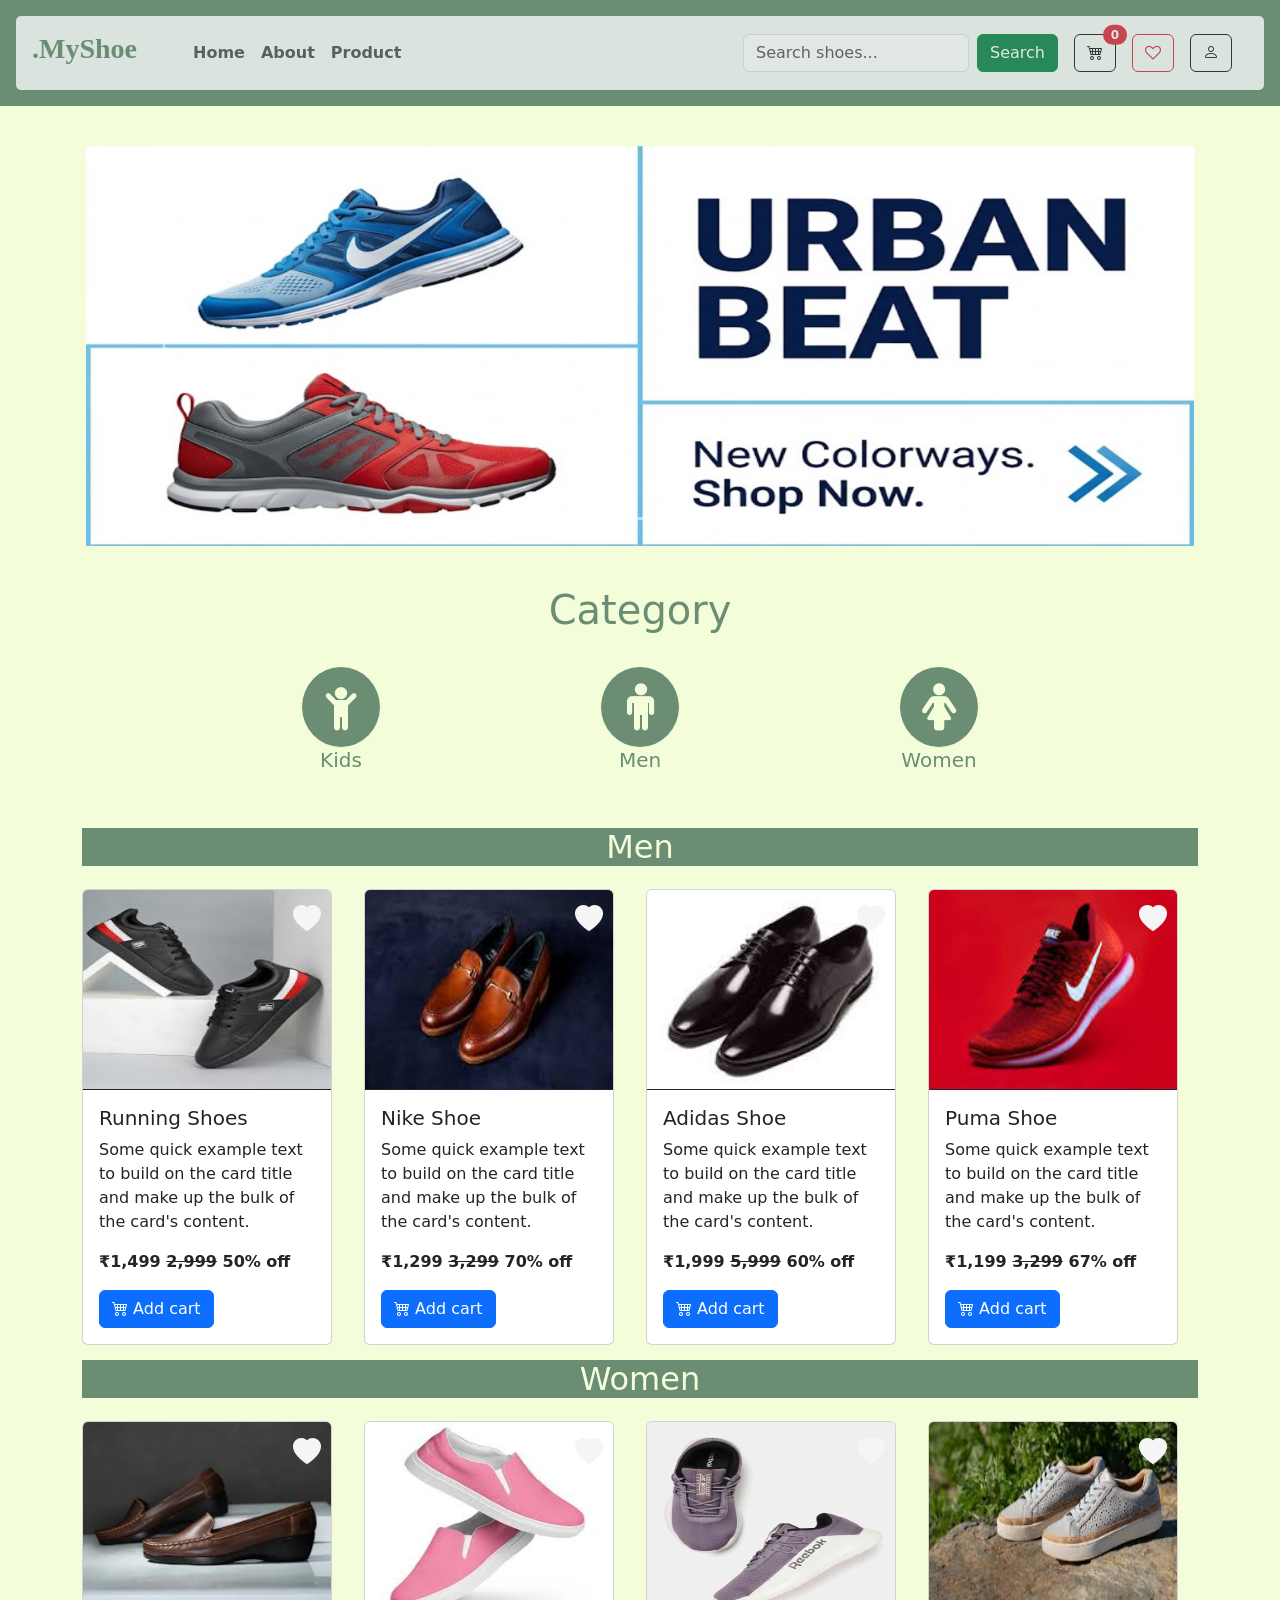
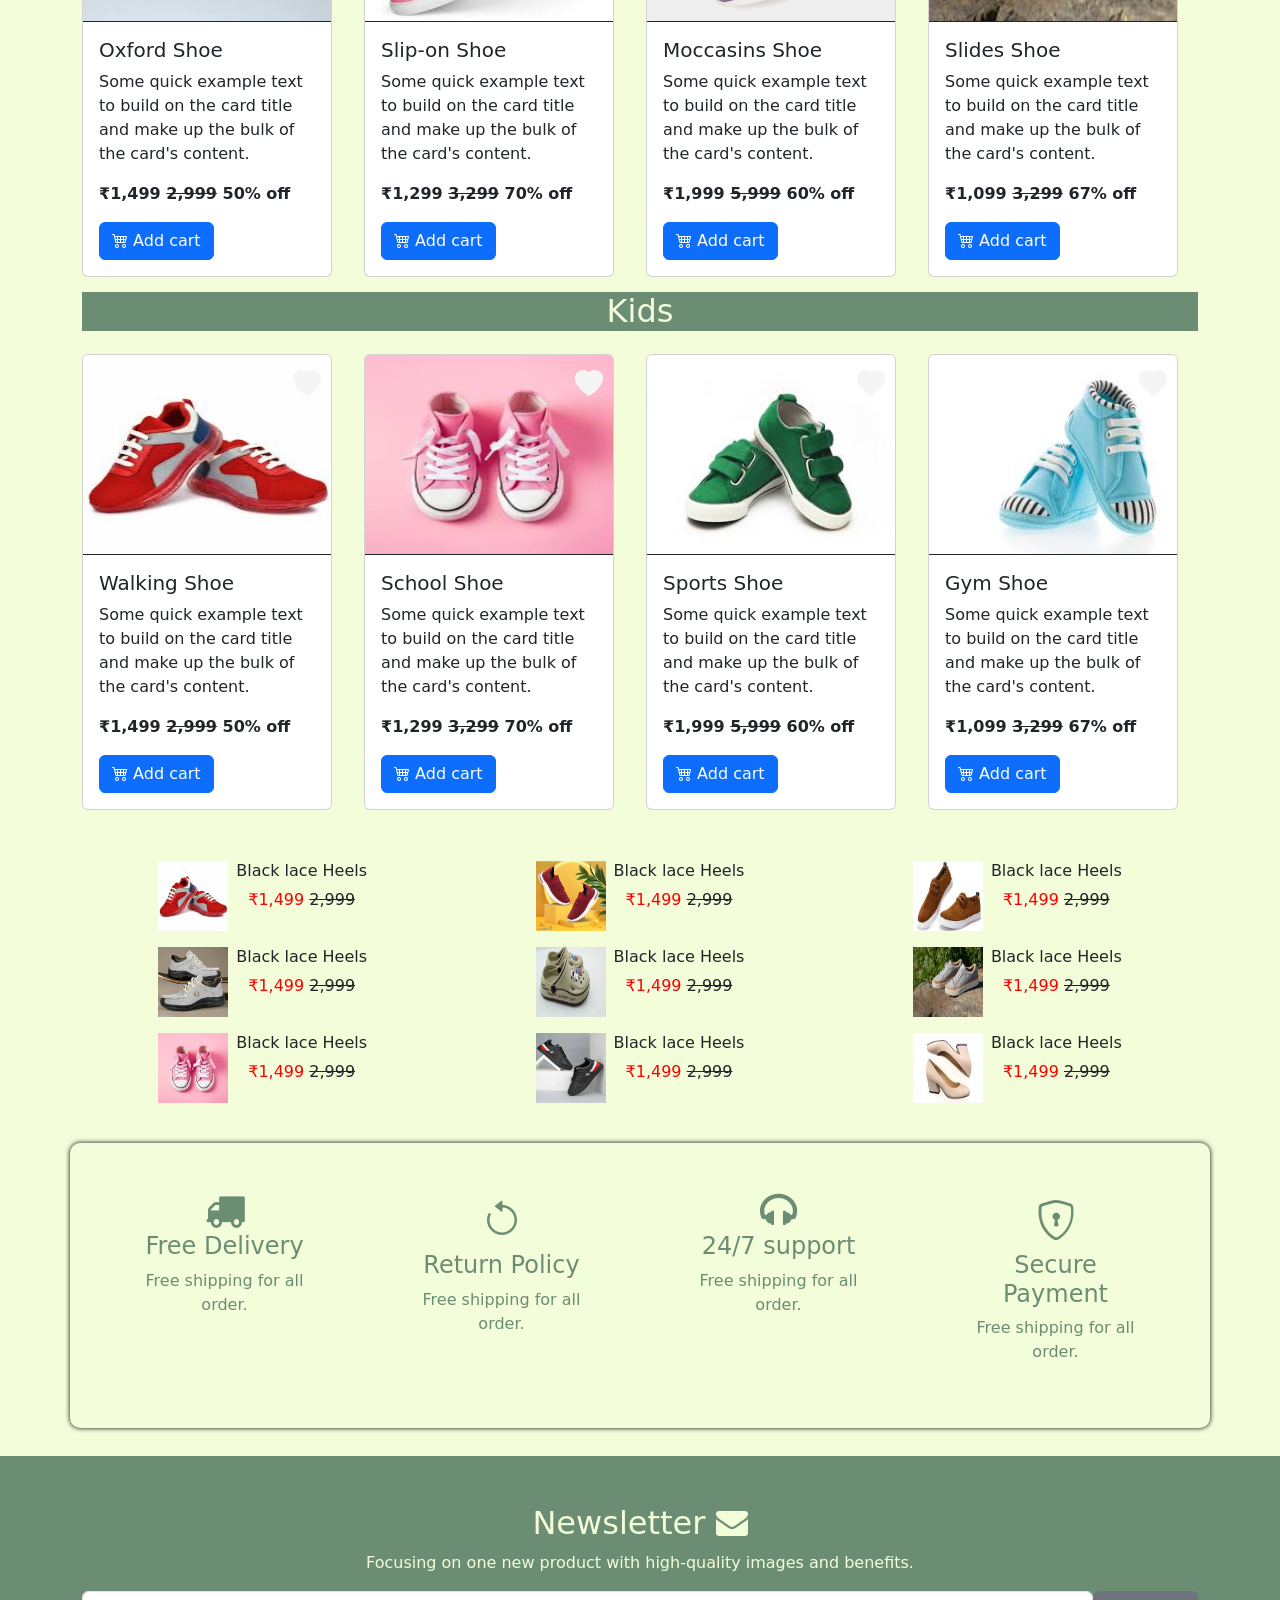
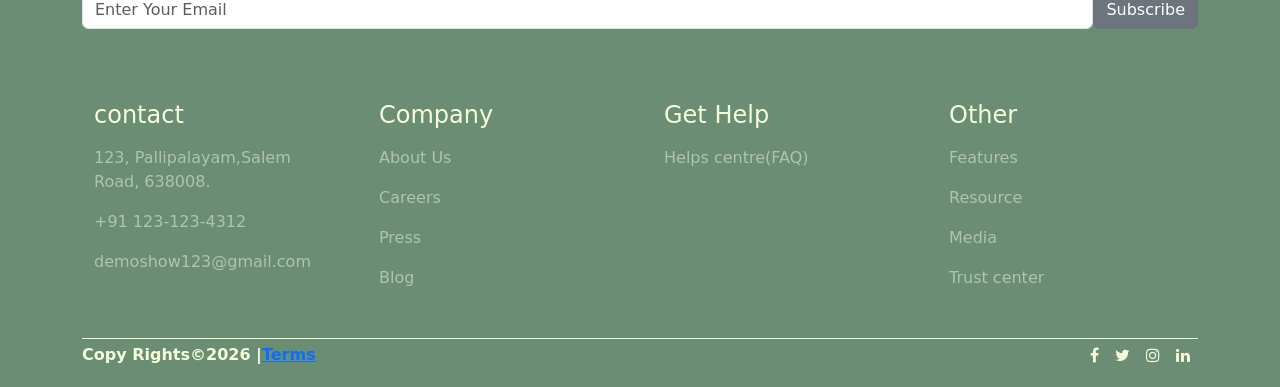
==== commit dcf44970: "search partially completed" ====
--- a/HTML/index.html
+++ b/HTML/index.html
@@ -57,11 +57,12 @@
 
           <div class="d-flex align-items-center ms-auto">
             <!-- Search -->
-            <form class="d-flex me-3">
+            <form class="d-flex me-3" onsubmit="searchProduct(event)">
               <input
+                id="searchInput"
                 class="form-control me-2"
                 type="search"
-                placeholder="Search"
+                placeholder="Search shoes..."
               />
               <button type="submit" class="btn btn-success">Search</button>
             </form>
@@ -197,7 +198,7 @@
           </div>
         </div>
       </section>
-      <section>
+      <section id="productSection">
         <!-- Men  -->
         <div class="container" id="men">
           <h2 class="text-center title">Men</h2>
@@ -225,7 +226,17 @@
                 >
                   <i class="bi bi-cart4"></i> Add cart
                 </button>
-                <a class="wishlist btn btn-outline-none" onclick="addToWishlist('Running Shoes', 1499, '../Image/men-shoe-1.jpg')"><i class="bi bi-heart-fill fs-3"></i></a>
+                <a
+                  class="wishlist btn btn-outline-none"
+                  onclick="
+                    addToWishlist(
+                      'Running Shoes',
+                      1499,
+                      '../Image/men-shoe-1.jpg',
+                    )
+                  "
+                  ><i class="bi bi-heart-fill fs-3"></i
+                ></a>
               </div>
             </div>
             <div class="card" style="width: 18rem">
@@ -251,7 +262,13 @@
                 >
                   <i class="bi bi-cart4"></i> Add cart
                 </button>
-                <a class="wishlist btn btn-outline-none " onclick="addToWishlist('Nike Shoe', 1299, '../Image/men-shoe-2.jpg')"><i class="bi bi-heart-fill fs-3"></i></a>
+                <a
+                  class="wishlist btn btn-outline-none"
+                  onclick="
+                    addToWishlist('Nike Shoe', 1299, '../Image/men-shoe-2.jpg')
+                  "
+                  ><i class="bi bi-heart-fill fs-3"></i
+                ></a>
               </div>
             </div>
             <div class="card" style="width: 18rem">
@@ -277,7 +294,17 @@
                 >
                   <i class="bi bi-cart4"></i> Add cart
                 </button>
-                <a class="wishlist btn btn-outline-none" onclick="addToWishlist('Adidas Shoe', 1999, '../Image/men-shoe-3.jpg')"><i class="bi bi-heart-fill fs-3"></i></a>
+                <a
+                  class="wishlist btn btn-outline-none"
+                  onclick="
+                    addToWishlist(
+                      'Adidas Shoe',
+                      1999,
+                      '../Image/men-shoe-3.jpg',
+                    )
+                  "
+                  ><i class="bi bi-heart-fill fs-3"></i
+                ></a>
               </div>
             </div>
             <div class="card" style="width: 18rem">
@@ -303,7 +330,13 @@
                 >
                   <i class="bi bi-cart4"></i> Add cart
                 </button>
-                <a class="wishlist btn btn-outline-none" onclick="addToWishlist('Puma Shoe', 1199, '../Image/men-shoe-4.jpg')"><i class="bi bi-heart-fill fs-3"></i></a>
+                <a
+                  class="wishlist btn btn-outline-none"
+                  onclick="
+                    addToWishlist('Puma Shoe', 1199, '../Image/men-shoe-4.jpg')
+                  "
+                  ><i class="bi bi-heart-fill fs-3"></i
+                ></a>
               </div>
             </div>
             <div class="card" style="width: 18rem">
@@ -329,7 +362,17 @@
                 >
                   <i class="bi bi-cart4"></i> Add cart
                 </button>
-                <a class="wishlist btn btn-outline-none" onclick="addToWishlist('Reebok Shoe', 2599, '../Image/men-shoe-5.jpg')"><i class="bi bi-heart-fill fs-3"></i></a>
+                <a
+                  class="wishlist btn btn-outline-none"
+                  onclick="
+                    addToWishlist(
+                      'Reebok Shoe',
+                      2599,
+                      '../Image/men-shoe-5.jpg',
+                    )
+                  "
+                  ><i class="bi bi-heart-fill fs-3"></i
+                ></a>
               </div>
             </div>
             <div class="card" style="width: 18rem">
@@ -355,7 +398,17 @@
                 >
                   <i class="bi bi-cart4"></i> Add cart
                 </button>
-                <a class="wishlist btn btn-outline-none" onclick="addToWishlist('New Balance Shoe', 999, '../Image/men-shoe-6.jpg')"><i class="bi bi-heart-fill fs-3"></i></a>
+                <a
+                  class="wishlist btn btn-outline-none"
+                  onclick="
+                    addToWishlist(
+                      'New Balance Shoe',
+                      999,
+                      '../Image/men-shoe-6.jpg',
+                    )
+                  "
+                  ><i class="bi bi-heart-fill fs-3"></i
+                ></a>
               </div>
             </div>
             <div class="card" style="width: 18rem">
@@ -381,7 +434,13 @@
                 >
                   <i class="bi bi-cart4"></i> Add cart
                 </button>
-                <a class="wishlist btn btn-outline-none" onclick="addToWishlist('Bata Shoe', 2099, '../Image/men-shoe-7.jpg')"><i class="bi bi-heart-fill fs-3"></i></a>
+                <a
+                  class="wishlist btn btn-outline-none"
+                  onclick="
+                    addToWishlist('Bata Shoe', 2099, '../Image/men-shoe-7.jpg')
+                  "
+                  ><i class="bi bi-heart-fill fs-3"></i
+                ></a>
               </div>
             </div>
             <div class="card" style="width: 18rem">
@@ -407,7 +466,17 @@
                 >
                   <i class="bi bi-cart4"></i> Add cart
                 </button>
-                <a class="wishlist btn btn-outline-none" onclick="addToWishlist('Woodland Shoe', 2399, '../Image/men-shoe-8.jpg')"><i class="bi bi-heart-fill fs-3"></i></a>
+                <a
+                  class="wishlist btn btn-outline-none"
+                  onclick="
+                    addToWishlist(
+                      'Woodland Shoe',
+                      2399,
+                      '../Image/men-shoe-8.jpg',
+                    )
+                  "
+                  ><i class="bi bi-heart-fill fs-3"></i
+                ></a>
               </div>
             </div>
           </div>
@@ -439,7 +508,18 @@
                 >
                   <i class="bi bi-cart4"></i> Add cart
                 </button>
-                <a class="wishlist btn btn-outline-none " onclick="addToWishlist('Oxford Shoe', 1499, '../Image/women-shoe-1.jpg')" ><i class="bi bi-heart-fill fs-3"></i></a>
+                <a
+                  class="wishlist btn btn-outline-none"
+                  onclick="
+                    toggleWishlist(
+                      'Oxford Shoe',
+                      1499,
+                      '../Image/women-shoe-1.jpg',
+                      this,
+                    )
+                  "
+                  ><i class="bi bi-heart-fill fs-3"></i
+                ></a>
               </div>
             </div>
             <div class="card" style="width: 18rem">
@@ -465,7 +545,17 @@
                 >
                   <i class="bi bi-cart4"></i> Add cart
                 </button>
-                <a class="wishlist btn btn-outline-none" onclick="addToWishlist('Slip-on Shoe', 1299, '../Image/women-shoe-2.jpg')"><i class="bi bi-heart-fill fs-3"></i></a>
+                <a
+                  class="wishlist btn btn-outline-none"
+                  onclick="
+                    addToWishlist(
+                      'Slip-on Shoe',
+                      1299,
+                      '../Image/women-shoe-2.jpg',
+                    )
+                  "
+                  ><i class="bi bi-heart-fill fs-3"></i
+                ></a>
               </div>
             </div>
             <div class="card" style="width: 18rem">
@@ -491,7 +581,9 @@
                 >
                   <i class="bi bi-cart4"></i> Add cart
                 </button>
-                <a class="wishlist btn btn-outline-none "><i class="bi bi-heart-fill fs-3"></i></a>
+                <a class="wishlist btn btn-outline-none"
+                  ><i class="bi bi-heart-fill fs-3"></i
+                ></a>
               </div>
             </div>
             <div class="card" style="width: 18rem">
@@ -517,7 +609,9 @@
                 >
                   <i class="bi bi-cart4"></i> Add cart
                 </button>
-                <a class="wishlist btn btn-outline-none "><i class="bi bi-heart-fill fs-3"></i></a>
+                <a class="wishlist btn btn-outline-none"
+                  ><i class="bi bi-heart-fill fs-3"></i
+                ></a>
               </div>
             </div>
             <div class="card" style="width: 18rem">
@@ -543,7 +637,9 @@
                 >
                   <i class="bi bi-cart4"></i> Add cart
                 </button>
-                <a class="wishlist btn btn-outline-none "><i class="bi bi-heart-fill fs-3"></i></a>
+                <a class="wishlist btn btn-outline-none"
+                  ><i class="bi bi-heart-fill fs-3"></i
+                ></a>
               </div>
             </div>
             <div class="card" style="width: 18rem">
@@ -569,7 +665,9 @@
                 >
                   <i class="bi bi-cart4"></i> Add cart
                 </button>
-                <a class="wishlist btn btn-outline-none "><i class="bi bi-heart-fill fs-3"></i></a>
+                <a class="wishlist btn btn-outline-none"
+                  ><i class="bi bi-heart-fill fs-3"></i
+                ></a>
               </div>
             </div>
             <div class="card" style="width: 18rem">
@@ -595,7 +693,9 @@
                 >
                   <i class="bi bi-cart4"></i> Add cart
                 </button>
-                <a class="wishlist btn btn-outline-none "><i class="bi bi-heart-fill fs-3"></i></a>
+                <a class="wishlist btn btn-outline-none"
+                  ><i class="bi bi-heart-fill fs-3"></i
+                ></a>
               </div>
             </div>
             <div class="card" style="width: 18rem">
@@ -621,7 +721,9 @@
                 >
                   <i class="bi bi-cart4"></i> Add cart
                 </button>
-                <a class="wishlist btn btn-outline-none "><i class="bi bi-heart-fill fs-3"></i></a>
+                <a class="wishlist btn btn-outline-none"
+                  ><i class="bi bi-heart-fill fs-3"></i
+                ></a>
               </div>
             </div>
           </div>
@@ -653,7 +755,9 @@
                 >
                   <i class="bi bi-cart4"></i> Add cart
                 </button>
-                <a class="wishlist btn btn-outline-none "><i class="bi bi-heart-fill fs-3"></i></a>
+                <a class="wishlist btn btn-outline-none"
+                  ><i class="bi bi-heart-fill fs-3"></i
+                ></a>
               </div>
             </div>
             <div class="card" style="width: 18rem">
@@ -679,7 +783,9 @@
                 >
                   <i class="bi bi-cart4"></i> Add cart
                 </button>
-                <a class="wishlist btn btn-outline-none "><i class="bi bi-heart-fill fs-3"></i></a>
+                <a class="wishlist btn btn-outline-none"
+                  ><i class="bi bi-heart-fill fs-3"></i
+                ></a>
               </div>
             </div>
             <div class="card" style="width: 18rem">
@@ -705,7 +811,9 @@
                 >
                   <i class="bi bi-cart4"></i> Add cart
                 </button>
-                <a class="wishlist btn btn-outline-none "><i class="bi bi-heart-fill fs-3"></i></a>
+                <a class="wishlist btn btn-outline-none"
+                  ><i class="bi bi-heart-fill fs-3"></i
+                ></a>
               </div>
             </div>
             <div class="card" style="width: 18rem">
@@ -731,7 +839,9 @@
                 >
                   <i class="bi bi-cart4"></i> Add cart
                 </button>
-                <a class="wishlist btn btn-outline-none "><i class="bi bi-heart-fill fs-3"></i></a>
+                <a class="wishlist btn btn-outline-none"
+                  ><i class="bi bi-heart-fill fs-3"></i
+                ></a>
               </div>
             </div>
             <div class="card" style="width: 18rem">
@@ -757,7 +867,9 @@
                 >
                   <i class="bi bi-cart4"></i> Add cart
                 </button>
-                <a class="wishlist btn btn-outline-none "><i class="bi bi-heart-fill fs-3"></i></a>
+                <a class="wishlist btn btn-outline-none"
+                  ><i class="bi bi-heart-fill fs-3"></i
+                ></a>
               </div>
             </div>
             <div class="card" style="width: 18rem">
@@ -783,7 +895,9 @@
                 >
                   <i class="bi bi-cart4"></i> Add cart
                 </button>
-                <a class="wishlist btn btn-outline-none "><i class="bi bi-heart-fill fs-3"></i></a>
+                <a class="wishlist btn btn-outline-none"
+                  ><i class="bi bi-heart-fill fs-3"></i
+                ></a>
               </div>
             </div>
             <div class="card" style="width: 18rem">
@@ -809,7 +923,9 @@
                 >
                   <i class="bi bi-cart4"></i> Add cart
                 </button>
-                <a class="wishlist btn btn-outline-none "><i class="bi bi-heart-fill fs-3"></i></a>
+                <a class="wishlist btn btn-outline-none"
+                  ><i class="bi bi-heart-fill fs-3"></i
+                ></a>
               </div>
             </div>
             <div class="card" style="width: 18rem">
@@ -835,7 +951,9 @@
                 >
                   <i class="bi bi-cart4"></i> Add cart
                 </button>
-                <a class="wishlist btn btn-outline-none "><i class="bi bi-heart-fill fs-3"></i></a>
+                <a class="wishlist btn btn-outline-none"
+                  ><i class="bi bi-heart-fill fs-3"></i
+                ></a>
               </div>
             </div>
           </div>
